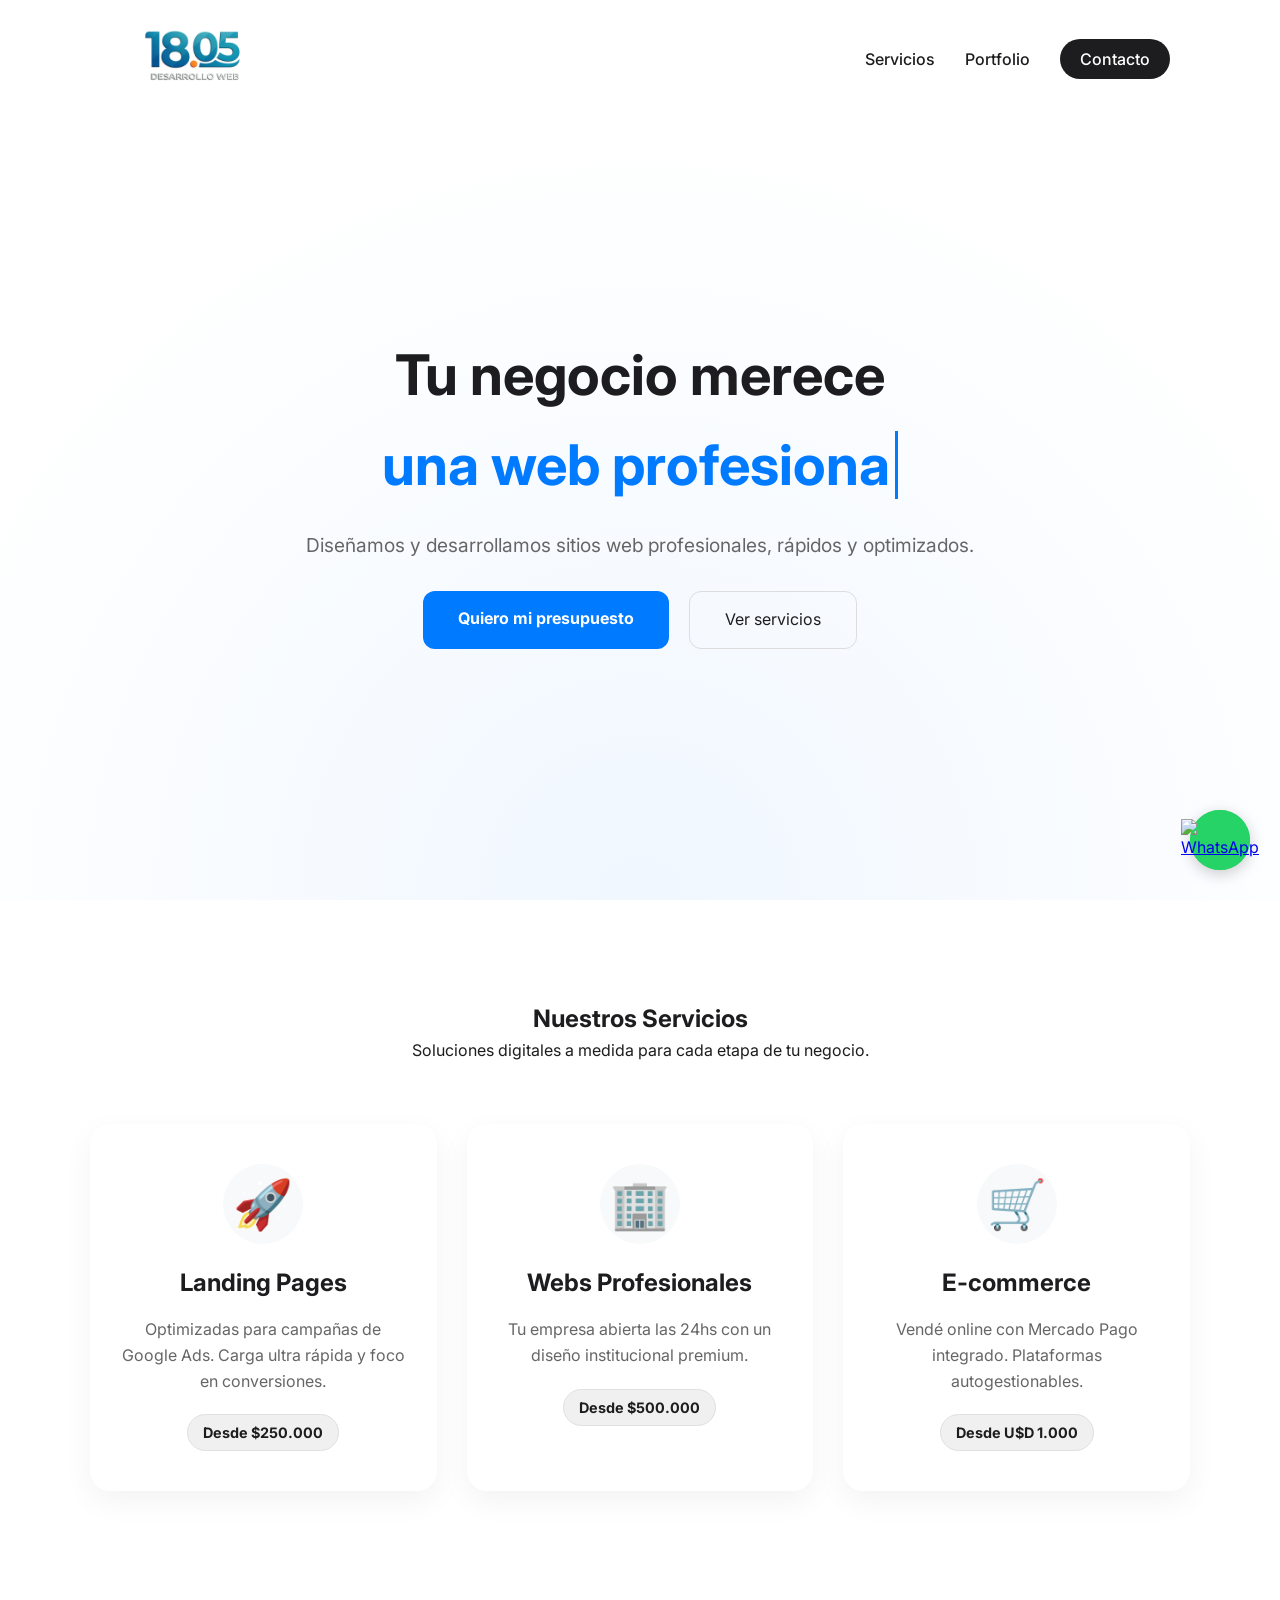
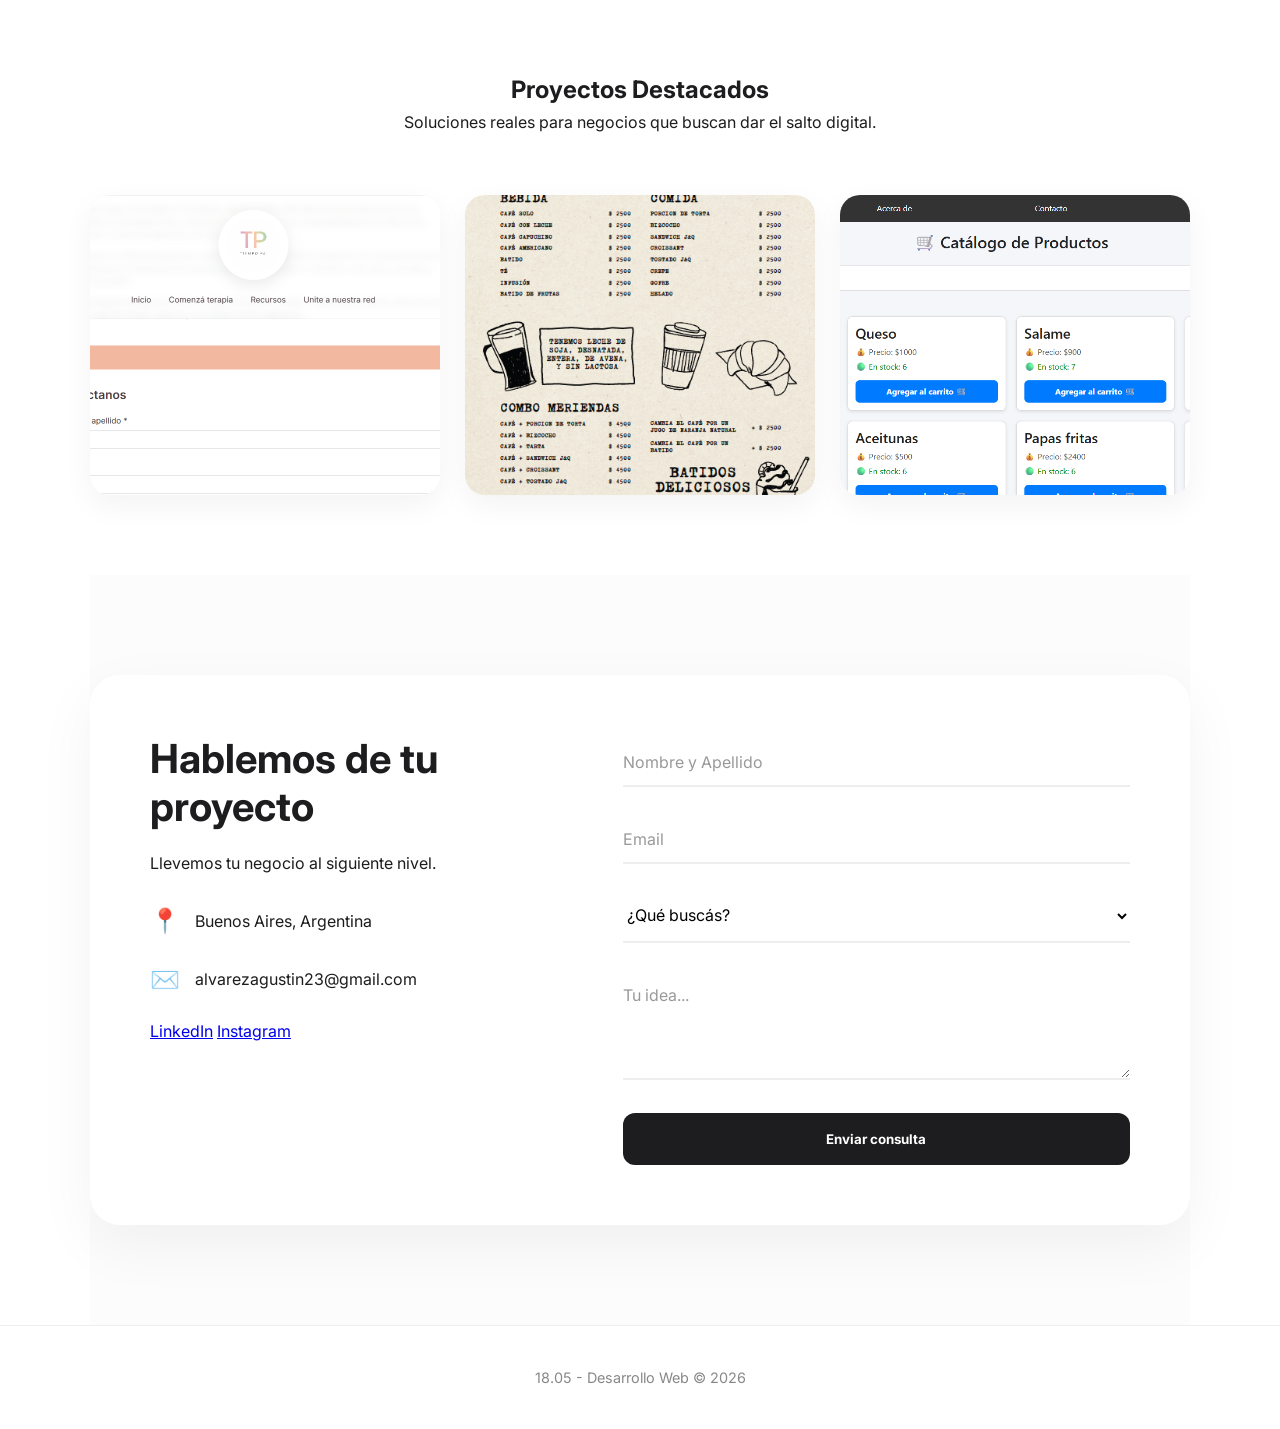
==== index.html @ b0740403 "Version inicial Dejo online lo que seria la version inicial de la web 1805.com.ar" ====
<!DOCTYPE html>
<html lang="es">

<head>
    <meta charset="UTF-8">
    <meta name="viewport" content="width=device-width, initial-scale=1.0">
    <title>18.05 | Desarrollo Web Profesional</title>
    <link rel="stylesheet" href="style.css">
    <link rel="shortcut icon" href="img/logo18.05.png" type="image/x-icon">
    <link href="https://fonts.googleapis.com/css2?family=Inter:wght@300;400;700&display=swap" rel="stylesheet">
</head>

<body>

    <header>
        <nav class="container">
            <div class="logo"><a href="index.html"><img src="img/logo18.05.png" alt="logo18.05"></a></div>

            <div class="menu-toggle" id="mobile-menu">
                <span class="bar"></span>
                <span class="bar"></span>
                <span class="bar"></span>
            </div>

            <ul class="nav-links">
                <li><a href="#servicios">Servicios</a></li>
                <li><a href="#portfolio">Portfolio</a></li>
                <li><a href="#contacto" class="btn-nav">Contacto</a></li>
            </ul>
        </nav>
    </header>

    <main>
        <section class="hero">
            <div class="container">
                <h1>Tu negocio merece <br> <span class="typewriter"></span></h1>
                <p>Diseñamos y desarrollamos sitios web profesionales, rápidos y optimizados.</p>
                <div class="hero-btns">
                    <a href="#contacto" class="btn-primary">Quiero mi presupuesto</a>
                    <a href="#servicios" class="btn-secondary">Ver servicios</a>
                </div>
            </div>
        </section>

        <section id="servicios" class="services container">
            <div class="section-title">
                <h2>Nuestros Servicios</h2>
                <p>Soluciones digitales a medida para cada etapa de tu negocio.</p>
            </div>
            <div class="services-grid">
                <div class="service-card">
                    <div class="icon">🚀</div>
                    <h3>Landing Pages</h3>
                    <p>Optimizadas para campañas de Google Ads. Carga ultra rápida y foco en conversiones.</p>
                    <span class="price-tag">Desde $250.000</span>
                </div>
                <div class="service-card">
                    <div class="icon">🏢</div>
                    <h3>Webs Profesionales</h3>
                    <p>Tu empresa abierta las 24hs con un diseño institucional premium.</p>
                    <span class="price-tag">Desde $500.000</span>
                </div>
                <div class="service-card">
                    <div class="icon">🛒</div>
                    <h3>E-commerce</h3>
                    <p>Vendé online con Mercado Pago integrado. Plataformas autogestionables.</p>
                    <span class="price-tag">Desde U$D 1.000</span>
                </div>
            </div>
        </section>

        <section id="portfolio" class="portfolio container">
            <div class="section-title">
                <h2>Proyectos Destacados</h2>
                <p>Soluciones reales para negocios que buscan dar el salto digital.</p>
            </div>
            <div class="portfolio-grid">
                <div class="portfolio-item">
                    <img src="img/tiempoPSI.png" alt="Web Corporativa">
                    <div class="portfolio-overlay">
                        <div class="overlay-content">
                            <span>Desarrollo Web & Ads</span>
                            <h3>Web corporativa</h3>
                            <p>Optimización de conversiones y landing page corporativa.</p>
                            <a href="https://tiempopsi.com/" class="view-project" target="_blank">Ver Proyecto</a>
                        </div>
                    </div>
                </div>
                <div class="portfolio-item">
                    <img src="img/menuCafeteria.png" alt="Menú Digital Bar">
                    <div class="portfolio-overlay">
                        <div class="overlay-content">
                            <span>UX/UI Design</span>
                            <h3>Menú Digital</h3>
                            <p>Diseño de carta digital para Gastronomía en Argentina.</p>
                            <a href="menuCafeteria.html" class="view-project">Demo</a>
                        </div>
                    </div>
                </div>
                <div class="portfolio-item">
                    <img src="img/tiendaOnline.png" alt="Tienda Online">
                    <div class="portfolio-overlay">
                        <div class="overlay-content">
                            <span>Tienda Online</span>
                            <h3>Almacén</h3>
                            <p>Venta online con integración de Mercado Pago.</p>
                            <p>Proximamente...</p>
                        </div>
                    </div>
                </div>
            </div>
        </section>

        <section id="contacto" class="contact container">
            <div class="contact-box">
                <div class="contact-info">
                    <h2>Hablemos de tu proyecto</h2>
                    <p>Llevemos tu negocio al siguiente nivel.</p>
                    <br>
                    <div class="info-details">
                        <div class="info-item"><span class="icon">📍</span>
                            <p>Buenos Aires, Argentina</p>
                        </div>
                        <div class="info-item"><span class="icon">✉️</span>
                            <p>alvarezagustin23@gmail.com</p>
                        </div>
                    </div>
                    <div class="social-links">
                        <a href="#">LinkedIn</a>
                        <a href="#">Instagram</a>
                    </div>
                </div>
                <form class="contact-form" action="https://formspree.io/f/xgonkyoa" method="POST">
                    <div class="input-group">
                        <input type="text" id="nombre" name="nombre" required>
                        <label for="nombre">Nombre y Apellido</label>
                    </div>
                    <div class="input-group">
                        <input type="email" id="email" name="email" required>
                        <label for="email">Email</label>
                    </div>
                    <div class="input-group">
                        <select id="servicio" name="servicio">
                            <option value="" disabled selected>¿Qué buscás?</option>
                            <option value="landing">Landing Page</option>
                            <option value="webProfesional">Web Profesional</option>
                            <option value="ecommerce">E-commerce</option>
                        </select>
                    </div>
                    <div class="input-group">
                        <textarea id="mensaje" name="mensaje" rows="4" required></textarea>
                        <label for="mensaje">Tu idea...</label>
                    </div>
                    <button type="submit" class="btn-submit">Enviar consulta</button>
                </form>
            </div>
        </section>
    </main>

    <footer>
        <div class="container">
            <p>18.05 - Desarrollo Web &copy; 2026</p>
        </div>
    </footer>

    <a href="https://wa.me/5491168878605?text=Hola%2018.05%20Desarrollo%20Web!%20Me%20gustar%C3%ADa%20consultar%20por%20un%20presupuesto%20para%20mi%20proyecto."
        class="whatsapp-btn" target="_blank" rel="noopener noreferrer">
        <img src="https://upload.wikimedia.org/wikipedia/commons/6/6b/WhatsApp.svg" alt="WhatsApp">
    </a>

    <script type="text/javascript" src="https://cdn.jsdelivr.net/npm/@emailjs/browser@4/dist/email.min.js"></script>
    <script type="text/javascript">
        (function () {
            emailjs.init("gdhJ8I4OGpsxkOiIv"); // publi key de emailjs
        })();
    </script>

    <script src="script.js"></script>
</body>

</html>
---- style.css ----
:root {
    --primary: #007AFF;
    --dark: #1d1d1f;
    --light: #f5f5f7;
    --white: #ffffff;
}

* {
    margin: 0;
    padding: 0;
    box-sizing: border-box;
    font-family: 'Inter', sans-serif;
}

html {
    scroll-behavior: smooth;
}

body {
    background-color: var(--white);
    color: var(--dark);
    line-height: 1.6;
}

.container {
    max-width: 1100px;
    margin: 0 auto;
    padding: 0 20px;
}

/* Header */
header {
    padding: 20px 0;
    position: fixed;
    width: 100%;
    top: 0;
    background: rgba(255, 255, 255, 0.8);
    backdrop-filter: blur(10px);
    z-index: 1000;
}

nav {
    display: flex;
    justify-content: space-between;
    align-items: center;
}

/* --- AJUSTE LOGO --- */
.logo {
    display: flex;
    align-items: center;
}

.logo a {
    display: flex;
    align-items: center;
    height: 120px; /* Controlamos el alto máximo para que no rompa el nav */
}

.logo img {
    height: 100%;  /* Que ocupe el alto del enlace */
    width: auto;    /* Que el ancho se ajuste solo para no deformar */
    object-fit: contain;
    padding: 5px 0; /* Espaciado interno para que no toque los bordes */
}

/* --- RE-ALINEACIÓN DEL NAV --- */
nav {
    display: flex;
    justify-content: space-between;
    align-items: center;
    height: 80px; /* Definimos un alto fijo al nav para que todo se alinee al medio */
}

nav ul {
    display: flex;
    list-style: none;
    gap: 30px;
    align-items: center;
}

nav a {
    text-decoration: none;
    color: var(--dark);
    font-weight: 500;
    transition: 0.3s;
}

nav a:hover {
    color: var(--primary);
}

.btn-nav {
    background: var(--dark);
    color: var(--white);
    padding: 10px 20px;
    border-radius: 50px;
}

/* Hero Section */
.hero {
    height: 100vh;
    display: flex;
    align-items: center;
    text-align: center;
    padding-top: 80px;
    background: radial-gradient(circle at bottom, #f0f7ff 0%, #ffffff 70%);
}

.hero h1 {
    font-size: 3.5rem;
    margin-bottom: 20px;
    font-weight: 700;
}

.hero p {
    font-size: 1.2rem;
    color: #666;
    max-width: 700px;
    margin: 0 auto 30px;
}

.typewriter {
    color: var(--primary);
    border-right: 3px solid var(--primary);
}

.hero-btns {
    display: flex;
    gap: 20px;
    justify-content: center;
}

.btn-primary {
    background: var(--primary);
    color: var(--white);
    padding: 15px 35px;
    border-radius: 12px;
    text-decoration: none;
    font-weight: 700;
    transition: transform 0.2s;
}

.btn-primary:hover {
    transform: translateY(-3px);
}

.btn-secondary {
    border: 1px solid #ddd;
    padding: 15px 35px;
    border-radius: 12px;
    text-decoration: none;
    color: var(--dark);
    transition: 0.3s;
}

.btn-secondary:hover {
    background: #eee;
}

/* Services Grid */
.services {
    padding: 100px 0;
}

.section-title {
    text-align: center;
    margin-bottom: 60px;
}

.services-grid {
    display: grid;
    grid-template-columns: repeat(auto-fit, minmax(300px, 1fr));
    gap: 30px;
}

.service-card {
    background: #fff;
    padding: 40px 30px;
    border-radius: 20px;
    text-align: center; /* Centra el texto y elementos inline */
    transition: transform 0.3s ease, box-shadow 0.3s ease;
    box-shadow: 0 10px 30px rgba(0,0,0,0.05);
    display: flex;
    flex-direction: column;
    align-items: center; /* Centra los elementos hijos en el eje horizontal */
}

.service-card .icon {
    font-size: 3rem;
    margin-bottom: 20px;
    background: #f8f9fa; /* Un fondo sutil para que resalte el círculo */
    width: 80px;
    height: 80px;
    display: flex;
    align-items: center;
    justify-content: center;
    border-radius: 50%;
    margin-left: auto;  /* Estos dos aseguran el centrado si no usas flex en la card */
    margin-right: auto;
}

.service-card h3 {
    margin-bottom: 15px;
    font-size: 1.5rem;
}

.service-card p {
    color: #666;
    line-height: 1.6;
}

.service-card:hover {
    border-color: var(--primary);
    box-shadow: 0 20px 40px rgba(0, 0, 0, 0.05);
    transform: translateY(-10px);
}

.price-tag {
    display: inline-block;
    margin-top: 20px;
    padding: 6px 15px;
    background-color: #f0f0f0; /* Un gris muy suave */
    color: #1d1d1f; /* El color oscuro de tu marca */
    font-weight: 700;
    font-size: 0.9rem;
    border-radius: 50px;
    border: 1px solid #e0e0e0;
    transition: all 0.3s ease;
}

.service-card:hover .price-tag {
    background-color: #1d1d1f;
    color: #ffffff;
    border-color: #1d1d1f;
}

/* WhatsApp */
.whatsapp-btn {
    position: fixed;
    bottom: 30px;
    right: 30px;
    width: 60px;
    height: 60px;
    background-color: #25d366;
    border-radius: 50%;
    display: flex;
    align-items: center;
    justify-content: center;
    box-shadow: 0 4px 15px rgba(0,0,0,0.2);
    z-index: 1000;
    transition: transform 0.3s ease;
}

/* El efecto de pulso (el aro que se expande) */
.whatsapp-btn::before {
    content: "";
    position: absolute;
    width: 100%;
    height: 100%;
    background-color: #25d366;
    border-radius: 50%;
    z-index: -1;
    animation: pulse-green 2s infinite;
}

.whatsapp-btn:hover {
    transform: scale(1.1);
}

@keyframes pulse-green {
    0% {
        transform: scale(0.85);
        box-shadow: 0 0 0 0 rgba(37, 211, 102, 0.7);
    }
    70% {
        transform: scale(1.2);
        box-shadow: 0 0 0 15px rgba(37, 211, 102, 0);
    }
    100% {
        transform: scale(0.85);
        box-shadow: 0 0 0 0 rgba(37, 211, 102, 0);
    }
}

/* Animación del cursor titilando */
.typewriter {
    color: var(--primary);
    border-right: 3px solid var(--primary);
    padding-right: 5px;
    animation: blink 0.7s infinite;
}

@keyframes blink {

    0%,
    100% {
        border-color: transparent;
    }

    50% {
        border-color: var(--primary);
    }
}

/* Clase opcional para cuando está escribiendo (quitar el parpadeo mientras se mueve) */
.typewriter.typing {
    animation: none;
    border-right: 3px solid var(--primary);
}

/* Portfolio Section */
.portfolio {
    padding: 80px 0;
}

.portfolio-grid {
    display: grid;
    grid-template-columns: repeat(auto-fit, minmax(320px, 1fr));
    gap: 25px;
}

.portfolio-item {
    position: relative;
    border-radius: 20px;
    overflow: hidden;
    height: 300px;
    box-shadow: 0 10px 30px rgba(0, 0, 0, 0.05);
}

.portfolio-item img {
    width: 100%;
    height: 100%;
    object-fit: cover;
    transition: transform 0.5s ease;
}

/* Efecto Hover Imagen */
.portfolio-item:hover img {
    transform: scale(1.1);
}

/* Overlay (Capa superior) */
.portfolio-overlay {
    position: absolute;
    top: 0;
    left: 0;
    width: 100%;
    height: 100%;
    background: linear-gradient(to top, rgba(29, 29, 31, 0.9) 0%, rgba(29, 29, 31, 0.2) 100%);
    display: flex;
    align-items: flex-end;
    padding: 30px;
    opacity: 1; /* Ahora es visible por defecto */
    transition: opacity 0.4s ease;
}

@media (hover: hover) {
    .portfolio-overlay {
        opacity: 0;
    }
    
    .portfolio-item:hover .portfolio-overlay {
        opacity: 1;
    }
}

.portfolio-item:hover .portfolio-overlay {
    opacity: 1;
}

.overlay-content span {
    color: var(--primary);
    font-size: 0.8rem;
    text-transform: uppercase;
    font-weight: 700;
    letter-spacing: 1px;
}

.overlay-content h3 {
    color: var(--white);
    font-size: 1.5rem;
    margin: 5px 0;
}

.overlay-content p {
    color: #ccc;
    font-size: 0.95rem;
    margin-bottom: 15px;
}

.view-project {
    color: var(--white);
    text-decoration: none;
    font-weight: 600;
    font-size: 0.9rem;
    border-bottom: 2px solid var(--primary);
}


/* Contact Section */
.contact {
    padding: 100px 0;
    background-color: #fcfcfd;
}

.contact-box {
    display: grid;
    grid-template-columns: 1fr 1.2fr;
    gap: 50px;
    background: var(--white);
    padding: 60px;
    border-radius: 30px;
    box-shadow: 0 20px 60px rgba(0, 0, 0, 0.05);
}

.contact-info h2 {
    font-size: 2.5rem;
    margin-bottom: 20px;
    line-height: 1.2;
}

.info-item {
    display: flex;
    align-items: center;
    gap: 15px;
    margin-bottom: 20px;
}

.info-item .icon {
    font-size: 1.5rem;
}

/* Form Styles */
.contact-form {
    display: flex;
    flex-direction: column;
    gap: 25px;
}

.input-group {
    position: relative;
    width: 100%;
}

.input-group input {
    transition: border-color 0.3s ease;
}

/* Efecto Minimalista */
.input-group input,
.input-group textarea,
.input-group select {
    width: 100%;
    padding: 15px 0;
    border: none;
    border-bottom: 2px solid #eee;
    outline: none;
    font-size: 1rem;
    background: transparent;
    transition: 0.3s;
}

.input-group input:focus,
.input-group textarea:focus {
    border-color: var(--primary);
}

.input-group label {
    position: absolute;
    top: 15px;
    left: 0;
    color: #999;
    pointer-events: none;
    transition: 0.3s;
}

/* Animación del Label */
.input-group input:focus~label,
.input-group input:valid~label,
.input-group textarea:focus~label,
.input-group textarea:valid~label {
    top: -12px;
    font-size: 0.8rem;
    color: var(--primary);
    font-weight: 700;
}

.btn-submit {
    background: var(--dark);
    color: var(--white);
    padding: 18px;
    border: none;
    border-radius: 12px;
    font-weight: 700;
    cursor: pointer;
    transition: 0.3s;
}

.btn-submit:hover {
    background: var(--primary);
    transform: scale(1.02);
}


/* Footer */
footer {
    padding: 40px 0;
    border-top: 1px solid #eee;
    font-size: 0.9rem;
    color: #888;
    text-align: center;
}


/* --- NUEVOS ESTILOS PARA EL MENÚ HAMBURGUESA --- */
.menu-toggle {
    display: none;
    flex-direction: column;
    cursor: pointer;
    gap: 5px;
}

.menu-toggle .bar {
    width: 25px;
    height: 3px;
    background-color: var(--dark);
    transition: 0.3s;
}

/* --- RESPONSIVE 900px (Tablets) --- */
@media (max-width: 900px) {
    .hero h1 {
        font-size: 2.8rem;
    }

    .contact-box {
        grid-template-columns: 1fr;
        padding: 40px;
    }
}

/* --- RESPONSIVE 600px (Mobile) --- */
@media (max-width: 600px) {
    .menu-toggle {
        display: flex;
        z-index: 1001;
    }

    .logo a {
        height: 90px; 
    }
    
    nav {
        padding: 0 10px;
    }

    .nav-links {
        position: fixed;
        right: -100%;
        top: 0;
        flex-direction: column;
        background: var(--white);
        width: 100%;
        height: 100vh;
        justify-content: center;
        transition: 0.4s;
        box-shadow: -10px 0 20px rgba(0, 0, 0, 0.05);
    }

    .nav-links.active {
        right: 0;
    }

    .hero h1 {
        font-size: 2.2rem;
    }

    .hero-btns {
        flex-direction: column;
        padding: 0 20px;
    }

    .contact-box {
        padding: 30px 20px;
    }

    .contact-info h2 {
        font-size: 1.8rem;
    }

    .whatsapp-btn {
        width: 50px;  /* Bajamos de 60px a 50px */
        height: 50px;
        bottom: 20px; /* Lo acercamos un poquito más al borde */
        right: 20px;
    }

    .whatsapp-btn img {
        width: 45px;  /* Achicamos el logo de WA proporcionalmente */
        height: 45px;
    }
    
    /* Ajustamos el pulso para que no sea tan gigante en el celu */
    @keyframes pulse-green {
        0% {
            transform: scale(0.9);
            box-shadow: 0 0 0 0 rgba(37, 211, 102, 0.7);
        }
        70% {
            transform: scale(1.3); /* Un poco menos de expansión */
            box-shadow: 0 0 0 10px rgba(37, 211, 102, 0);
        }
        100% {
            transform: scale(0.9);
            box-shadow: 0 0 0 0 rgba(37, 211, 102, 0);
        }
    }
}

/* Animación del botón X */
.menu-toggle.is-active .bar:nth-child(2) {
    opacity: 0;
}

.menu-toggle.is-active .bar:nth-child(1) {
    transform: translateY(8px) rotate(45deg);
}

.menu-toggle.is-active .bar:nth-child(3) {
    transform: translateY(-8px) rotate(-45deg);
}
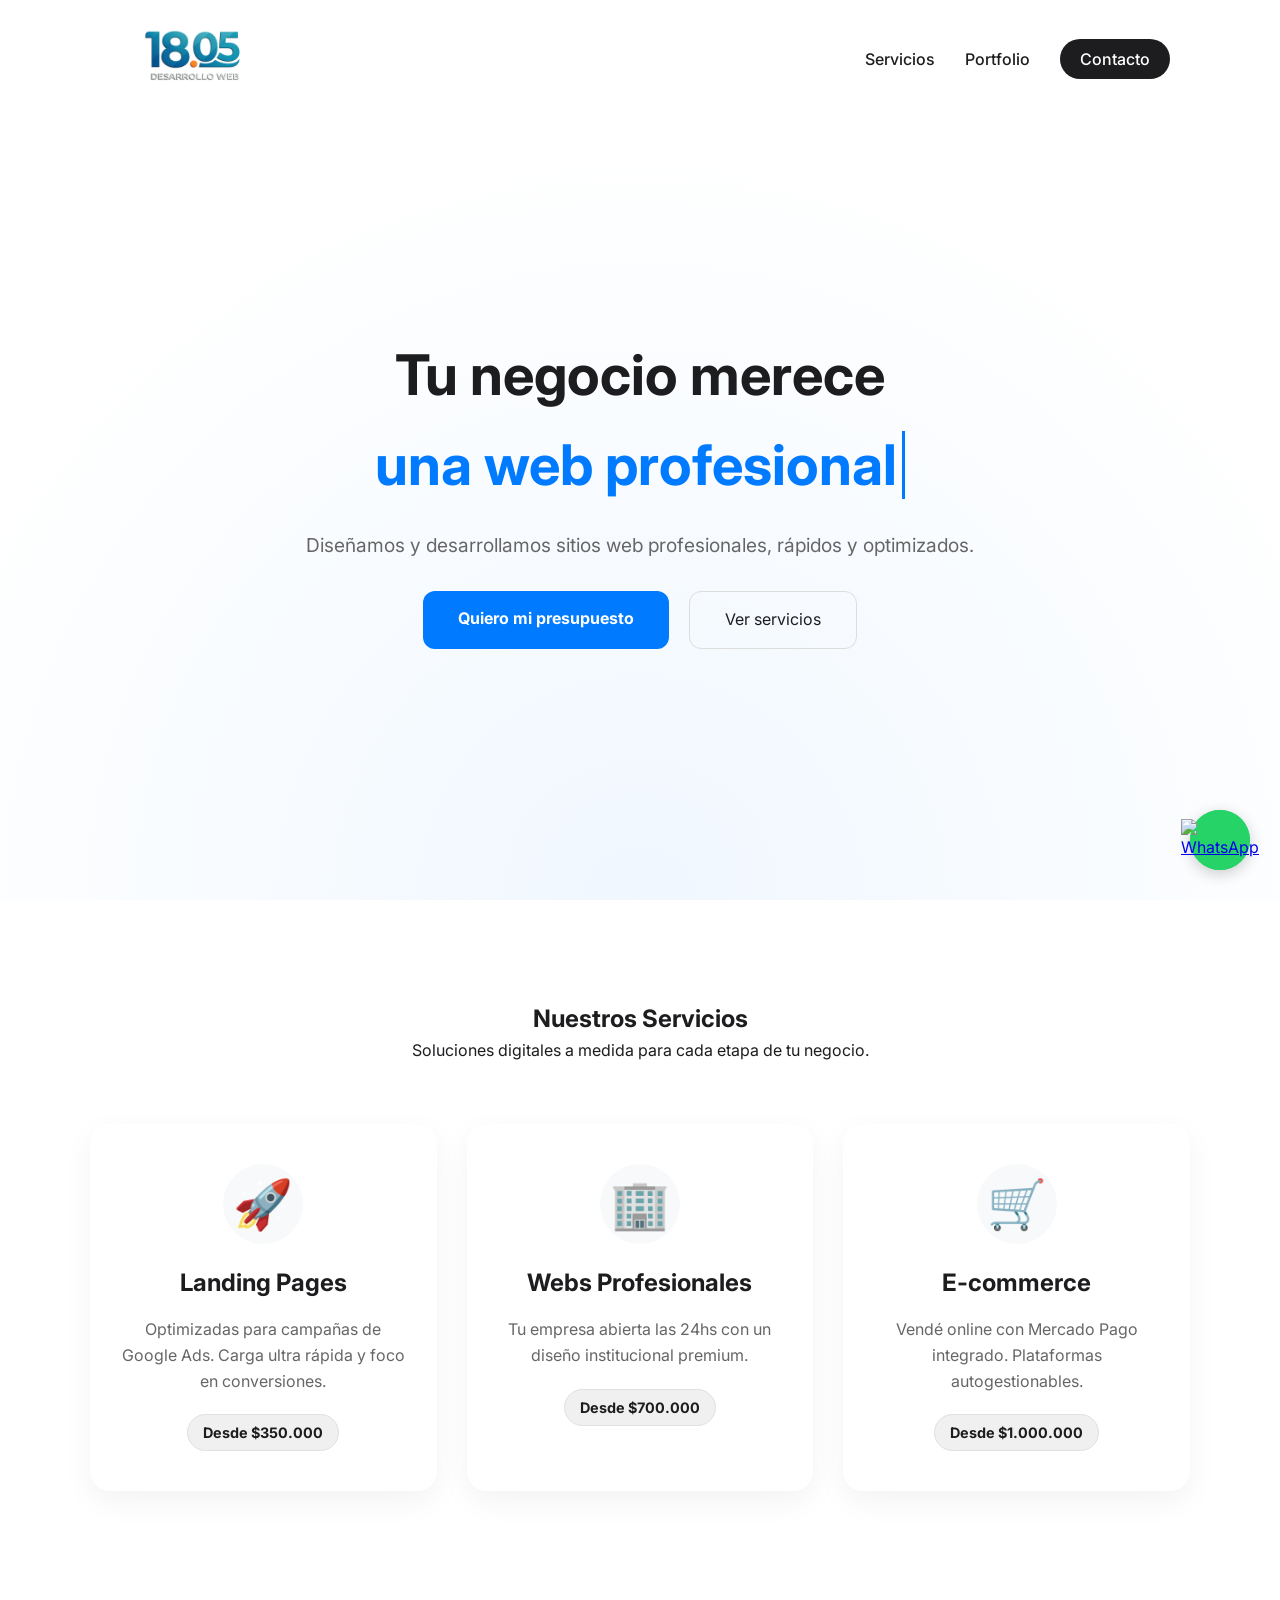
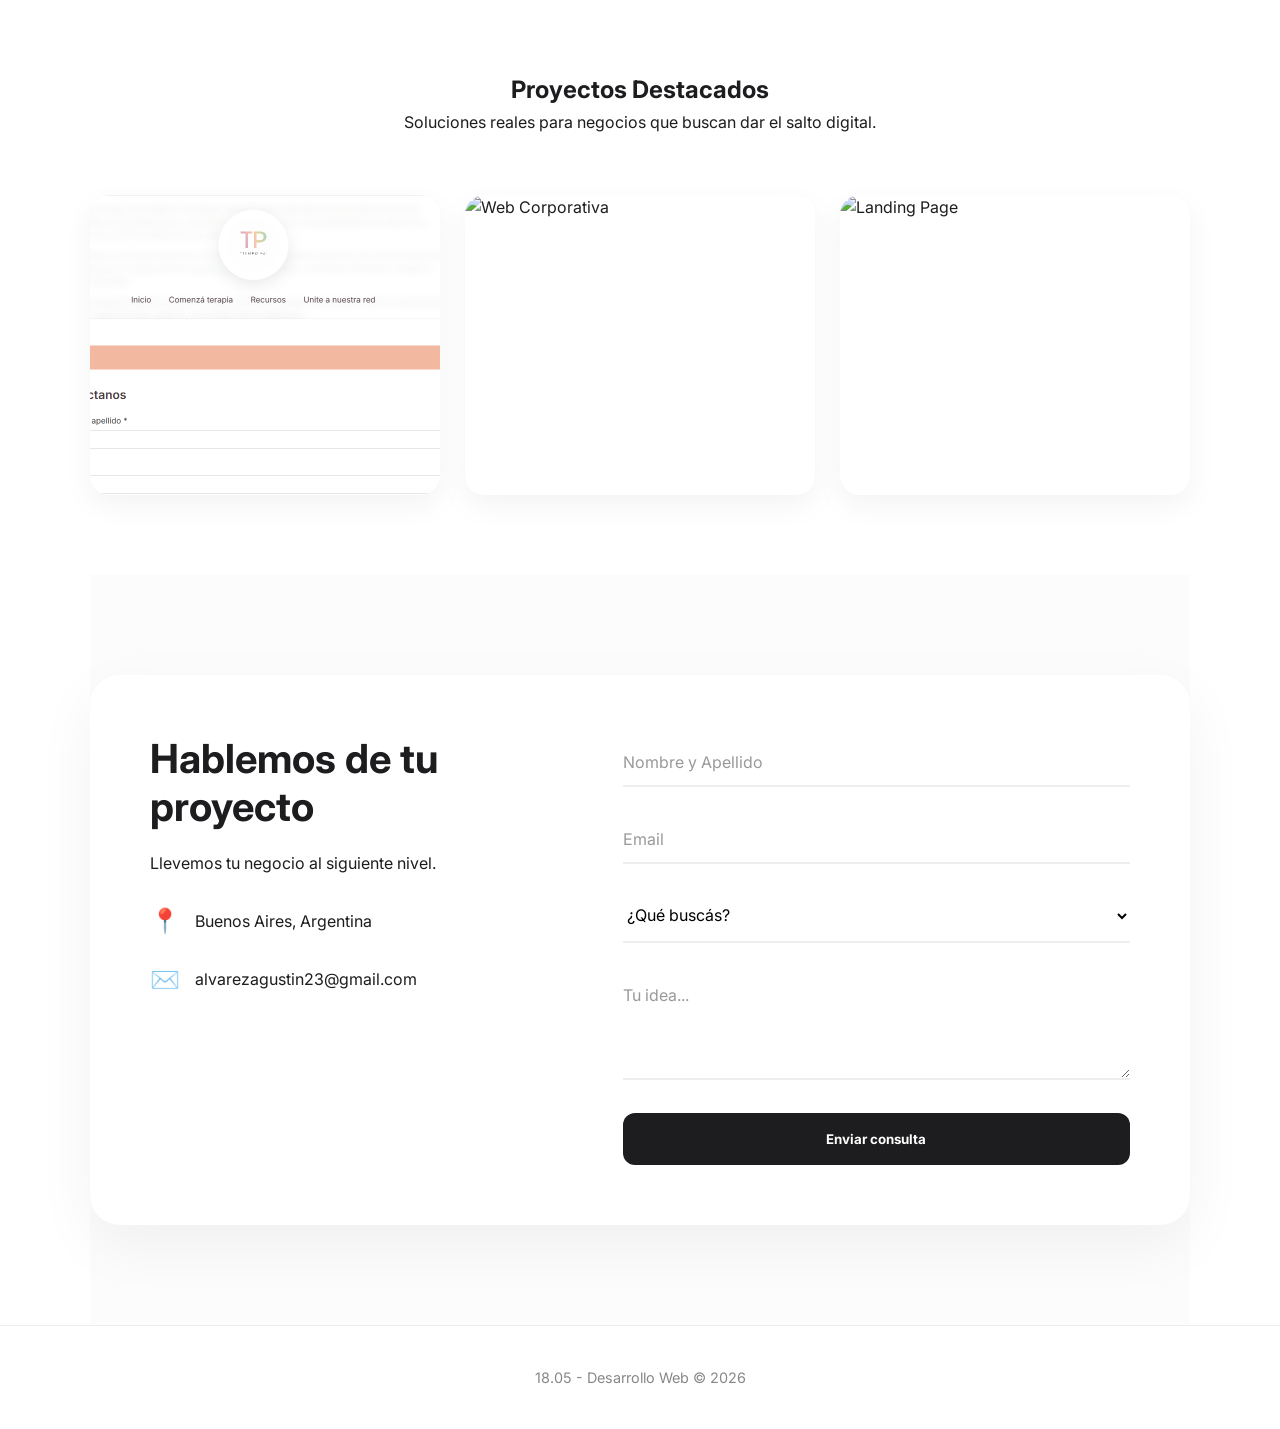
==== commit 3758e9f9: "Nuevas landings por cada servicio Se crea una landing para cada servicio." ====
--- a/index.html
+++ b/index.html
@@ -48,24 +48,24 @@
                 <p>Soluciones digitales a medida para cada etapa de tu negocio.</p>
             </div>
             <div class="services-grid">
-                <div class="service-card">
+                <a href="landing-pages.html" class="service-card">
                     <div class="icon">🚀</div>
                     <h3>Landing Pages</h3>
                     <p>Optimizadas para campañas de Google Ads. Carga ultra rápida y foco en conversiones.</p>
-                    <span class="price-tag">Desde $250.000</span>
-                </div>
-                <div class="service-card">
+                    <span class="price-tag">Desde $350.000</span>
+                </a>
+                <a href="webs-profesionales.html" class="service-card">
                     <div class="icon">🏢</div>
                     <h3>Webs Profesionales</h3>
                     <p>Tu empresa abierta las 24hs con un diseño institucional premium.</p>
-                    <span class="price-tag">Desde $500.000</span>
-                </div>
-                <div class="service-card">
+                    <span class="price-tag">Desde $700.000</span>
+                </a>
+                <a href="ecommerce.html" class="service-card">
                     <div class="icon">🛒</div>
                     <h3>E-commerce</h3>
                     <p>Vendé online con Mercado Pago integrado. Plataformas autogestionables.</p>
-                    <span class="price-tag">Desde U$D 1.000</span>
-                </div>
+                    <span class="price-tag">Desde $1.000.000</span>
+                </a>
             </div>
         </section>
 
@@ -80,31 +80,31 @@
                     <div class="portfolio-overlay">
                         <div class="overlay-content">
                             <span>Desarrollo Web & Ads</span>
-                            <h3>Web corporativa</h3>
-                            <p>Optimización de conversiones y landing page corporativa.</p>
+                            <h3>Web Profesional</h3>
+                            <p>Optimización de conversiones y landing page profesional.</p>
                             <a href="https://tiempopsi.com/" class="view-project" target="_blank">Ver Proyecto</a>
                         </div>
                     </div>
                 </div>
                 <div class="portfolio-item">
-                    <img src="img/menuCafeteria.png" alt="Menú Digital Bar">
+                    <img src="img/webCorporativa.png" alt="Web Corporativa">
                     <div class="portfolio-overlay">
                         <div class="overlay-content">
-                            <span>UX/UI Design</span>
-                            <h3>Menú Digital</h3>
-                            <p>Diseño de carta digital para Gastronomía en Argentina.</p>
-                            <a href="menuCafeteria.html" class="view-project">Demo</a>
+                            <span>Desarrollo Web & Ads</span>
+                            <h3>Web Corporativa</h3>
+                            <p>Diseño web corporativo y catálogo de productos para empresa líder en metalúrgica industrial.</p>
+                            <a href="https://www.fertosrl.com.ar/" class="view-project" target="_blank">Ver Proyecto</a>
                         </div>
                     </div>
                 </div>
                 <div class="portfolio-item">
-                    <img src="img/tiendaOnline.png" alt="Tienda Online">
+                    <img src="img/landingPage.png" alt="Landing Page">
                     <div class="portfolio-overlay">
                         <div class="overlay-content">
-                            <span>Tienda Online</span>
-                            <h3>Almacén</h3>
-                            <p>Venta online con integración de Mercado Pago.</p>
-                            <p>Proximamente...</p>
+                            <span>Desarrollo Web & Ads</span>
+                            <h3>Landing Page</h3>
+                            <p>Página de aterrizaje optimizada para taller mecánico integral de vehículos y flotas.</p>
+                            <a href="https://mecanicanafer.com.ar/" class="view-project" target="_blank">Ver Proyecto</a>
                         </div>
                     </div>
                 </div>
@@ -125,10 +125,14 @@
                             <p>alvarezagustin23@gmail.com</p>
                         </div>
                     </div>
+                    
+                    <!-- 
                     <div class="social-links">
                         <a href="#">LinkedIn</a>
                         <a href="#">Instagram</a>
                     </div>
+                     -->
+
                 </div>
                 <form class="contact-form" action="https://formspree.io/f/xgonkyoa" method="POST">
                     <div class="input-group">
--- a/style.css
+++ b/style.css
@@ -5,7 +5,7 @@
     --white: #ffffff;
 }
 
-* {
+*, *::before, *::after {
     margin: 0;
     padding: 0;
     box-sizing: border-box;
@@ -184,6 +184,8 @@
     display: flex;
     flex-direction: column;
     align-items: center; /* Centra los elementos hijos en el eje horizontal */
+    text-decoration: none;
+    color: inherit;
 }
 
 .service-card .icon {
@@ -347,12 +349,14 @@
     left: 0;
     width: 100%;
     height: 100%;
-    background: linear-gradient(to top, rgba(29, 29, 31, 0.9) 0%, rgba(29, 29, 31, 0.2) 100%);
+    background: linear-gradient(to top, rgba(20, 20, 22, 0.95) 0%, rgba(20, 20, 22, 0.7) 100%);
+    backdrop-filter: blur(6px);
+    -webkit-backdrop-filter: blur(6px);
     display: flex;
     align-items: flex-end;
     padding: 30px;
     opacity: 1; /* Ahora es visible por defecto */
-    transition: opacity 0.4s ease;
+    transition: opacity 0.4s ease, backdrop-filter 0.4s ease;
 }
 
 @media (hover: hover) {
@@ -629,4 +633,379 @@
 
 .menu-toggle.is-active .bar:nth-child(3) {
     transform: translateY(-8px) rotate(-45deg);
-}+}
+
+/* --- TOAST NOTIFICATIONS --- */
+.toast-container {
+    position: fixed;
+    top: 30px;
+    right: 30px;
+    z-index: 9999;
+    display: flex;
+    flex-direction: column;
+    gap: 15px;
+    pointer-events: none;
+}
+
+.toast {
+    background: var(--white);
+    color: var(--dark);
+    padding: 16px 24px;
+    border-radius: 14px;
+    box-shadow: 0 10px 40px rgba(0, 0, 0, 0.08);
+    display: flex;
+    align-items: center;
+    gap: 12px;
+    min-width: 300px;
+    max-width: 450px;
+    border-left: 4px solid var(--primary);
+    pointer-events: auto;
+    transform: translateX(120%);
+    opacity: 0;
+    transition: transform 0.4s cubic-bezier(0.175, 0.885, 0.32, 1.275), opacity 0.4s ease;
+}
+
+.toast.show {
+    transform: translateX(0);
+    opacity: 1;
+}
+
+.toast.success {
+    border-left-color: #34c759; /* Apple iOS Green */
+}
+
+.toast.error {
+    border-left-color: #ff3b30; /* Apple iOS Red */
+}
+
+.toast.warning {
+    border-left-color: #ff9500; /* Apple iOS Orange */
+}
+
+.toast-icon {
+    font-size: 1.2rem;
+    display: flex;
+    align-items: center;
+    justify-content: center;
+}
+
+.toast-message {
+    font-size: 0.95rem;
+    font-weight: 500;
+    line-height: 1.4;
+}
+
+/* Responsivo para Celulares */
+@media (max-width: 600px) {
+    .toast-container {
+        top: 20px;
+        right: 20px;
+        left: 20px;
+        align-items: center;
+    }
+    
+    .toast {
+        min-width: auto;
+        width: 100%;
+        transform: translateY(-120%);
+    }
+    
+    .toast.show {
+        transform: translateY(0);
+    }
+}
+
+/* --- PROCESO / LINEA DE TIEMPO --- */
+.process-section {
+    padding: 100px 0;
+    background-color: var(--white);
+}
+
+.timeline {
+    position: relative;
+    max-width: 800px;
+    margin: 40px auto 0;
+    padding: 20px 0;
+}
+
+.timeline::after {
+    content: '';
+    position: absolute;
+    width: 4px;
+    background-color: #eee;
+    top: 0;
+    bottom: 0;
+    left: 50%;
+    margin-left: -2px;
+}
+
+.timeline-item {
+    padding: 10px 40px;
+    position: relative;
+    background-color: inherit;
+    width: 50%;
+}
+
+.timeline-item::after {
+    content: '';
+    position: absolute;
+    width: 20px;
+    height: 20px;
+    background-color: var(--white);
+    border: 4px solid var(--primary);
+    top: 25px;
+    border-radius: 50%;
+    z-index: 1;
+    transition: background-color 0.3s ease;
+}
+
+.timeline-item:hover::after {
+    background-color: var(--primary);
+}
+
+.left {
+    left: 0;
+    text-align: right;
+}
+
+.left::after {
+    right: 0;
+    left: auto;
+    transform: translateX(50%);
+}
+
+.right {
+    left: 50%;
+}
+
+.right::after {
+    left: 0;
+    right: auto;
+    transform: translateX(-50%);
+}
+
+.timeline-content {
+    padding: 25px 30px;
+    background-color: var(--light);
+    position: relative;
+    border-radius: 16px;
+    box-shadow: 0 5px 15px rgba(0,0,0,0.02);
+    transition: transform 0.3s ease, box-shadow 0.3s ease;
+}
+
+.timeline-content:hover {
+    transform: translateY(-5px);
+    box-shadow: 0 10px 25px rgba(0,0,0,0.05);
+}
+
+.timeline-content h3 {
+    font-size: 1.25rem;
+    margin-bottom: 8px;
+    color: var(--dark);
+}
+
+.timeline-content span {
+    display: inline-block;
+    color: var(--primary);
+    font-weight: 700;
+    font-size: 0.9rem;
+    margin-bottom: 5px;
+    text-transform: uppercase;
+}
+
+.timeline-content p {
+    font-size: 0.95rem;
+    color: #666;
+}
+
+@media screen and (max-width: 768px) {
+    .timeline::after {
+        left: 31px;
+    }
+    .timeline-item {
+        width: 100%;
+        padding-left: 70px;
+        padding-right: 25px;
+    }
+    .timeline-item::after {
+        left: 21px;
+        right: auto;
+        transform: none;
+    }
+    .left {
+        left: 0;
+        text-align: left;
+    }
+    .right {
+        left: 0;
+    }
+}
+
+/* --- FAQ ACCORDION --- */
+.faq-section {
+    padding: 100px 0;
+    background-color: #fcfcfd;
+}
+
+.faq-container {
+    max-width: 800px;
+    margin: 40px auto 0;
+    display: flex;
+    flex-direction: column;
+    gap: 15px;
+}
+
+.faq-item {
+    background-color: var(--white);
+    border-radius: 16px;
+    box-shadow: 0 5px 15px rgba(0,0,0,0.02);
+    overflow: hidden;
+    transition: all 0.3s ease;
+    border: 1px solid #f0f0f2;
+}
+
+.faq-question {
+    width: 100%;
+    padding: 22px 30px;
+    background: none;
+    border: none;
+    text-align: left;
+    font-size: 1.1rem;
+    font-weight: 600;
+    color: var(--dark);
+    cursor: pointer;
+    display: flex;
+    justify-content: space-between;
+    align-items: center;
+    transition: background-color 0.3s ease;
+}
+
+.faq-question:hover {
+    background-color: #fafafc;
+}
+
+.faq-answer {
+    max-height: 0;
+    overflow: hidden;
+    transition: max-height 0.3s cubic-bezier(0, 1, 0, 1), padding 0.3s ease;
+    padding: 0 30px;
+    color: #666;
+    font-size: 0.95rem;
+    line-height: 1.6;
+}
+
+.faq-item.active {
+    border-color: var(--primary);
+}
+
+.faq-item.active .faq-answer {
+    max-height: 1000px;
+    padding-bottom: 25px;
+    transition: max-height 0.4s cubic-bezier(1, 0, 1, 0), padding 0.3s ease;
+}
+
+.faq-icon {
+    font-size: 1.2rem;
+    transition: transform 0.3s ease;
+    color: var(--primary);
+}
+
+.faq-item.active .faq-icon {
+    transform: rotate(45deg);
+}
+
+/* --- TESTIMONIALS / CASE STUDIES --- */
+.testimonials-section {
+    padding: 100px 0;
+    background-color: var(--light);
+}
+
+.testimonials-grid {
+    display: grid;
+    grid-template-columns: repeat(auto-fit, minmax(320px, 1fr));
+    gap: 30px;
+    margin-top: 40px;
+}
+
+.testimonial-card {
+    background: var(--white);
+    padding: 40px;
+    border-radius: 20px;
+    box-shadow: 0 10px 30px rgba(0,0,0,0.03);
+    display: flex;
+    flex-direction: column;
+    justify-content: space-between;
+    transition: transform 0.3s ease, box-shadow 0.3s ease;
+}
+
+.testimonial-card:hover {
+    transform: translateY(-5px);
+    box-shadow: 0 15px 35px rgba(0,0,0,0.06);
+}
+
+.testimonial-text {
+    font-size: 1rem;
+    color: #444;
+    font-style: italic;
+    line-height: 1.6;
+    margin-bottom: 20px;
+}
+
+.testimonial-metric {
+    display: inline-block;
+    color: var(--primary);
+    font-weight: 700;
+    font-size: 1.1rem;
+    margin-bottom: 15px;
+}
+
+.testimonial-client {
+    display: flex;
+    align-items: center;
+    gap: 15px;
+    border-top: 1px solid #eee;
+    padding-top: 20px;
+}
+
+.client-logo-placeholder {
+    width: 45px;
+    height: 45px;
+    border-radius: 50%;
+    background-color: var(--light);
+    display: flex;
+    align-items: center;
+    justify-content: center;
+    font-weight: 700;
+    color: var(--primary);
+    font-size: 1.1rem;
+}
+
+.client-info h4 {
+    font-size: 1rem;
+    color: var(--dark);
+    margin-bottom: 2px;
+}
+
+.client-info span {
+    font-size: 0.8rem;
+    color: #888;
+}
+
+/* --- GRID DE BENEFICIOS (4 COLUMNAS) --- */
+.benefits-grid {
+    display: grid;
+    grid-template-columns: repeat(4, 1fr);
+    gap: 30px;
+}
+
+@media (max-width: 1024px) {
+    .benefits-grid {
+        grid-template-columns: repeat(2, 1fr);
+    }
+}
+
+@media (max-width: 600px) {
+    .benefits-grid {
+        grid-template-columns: 1fr;
+    }
+}
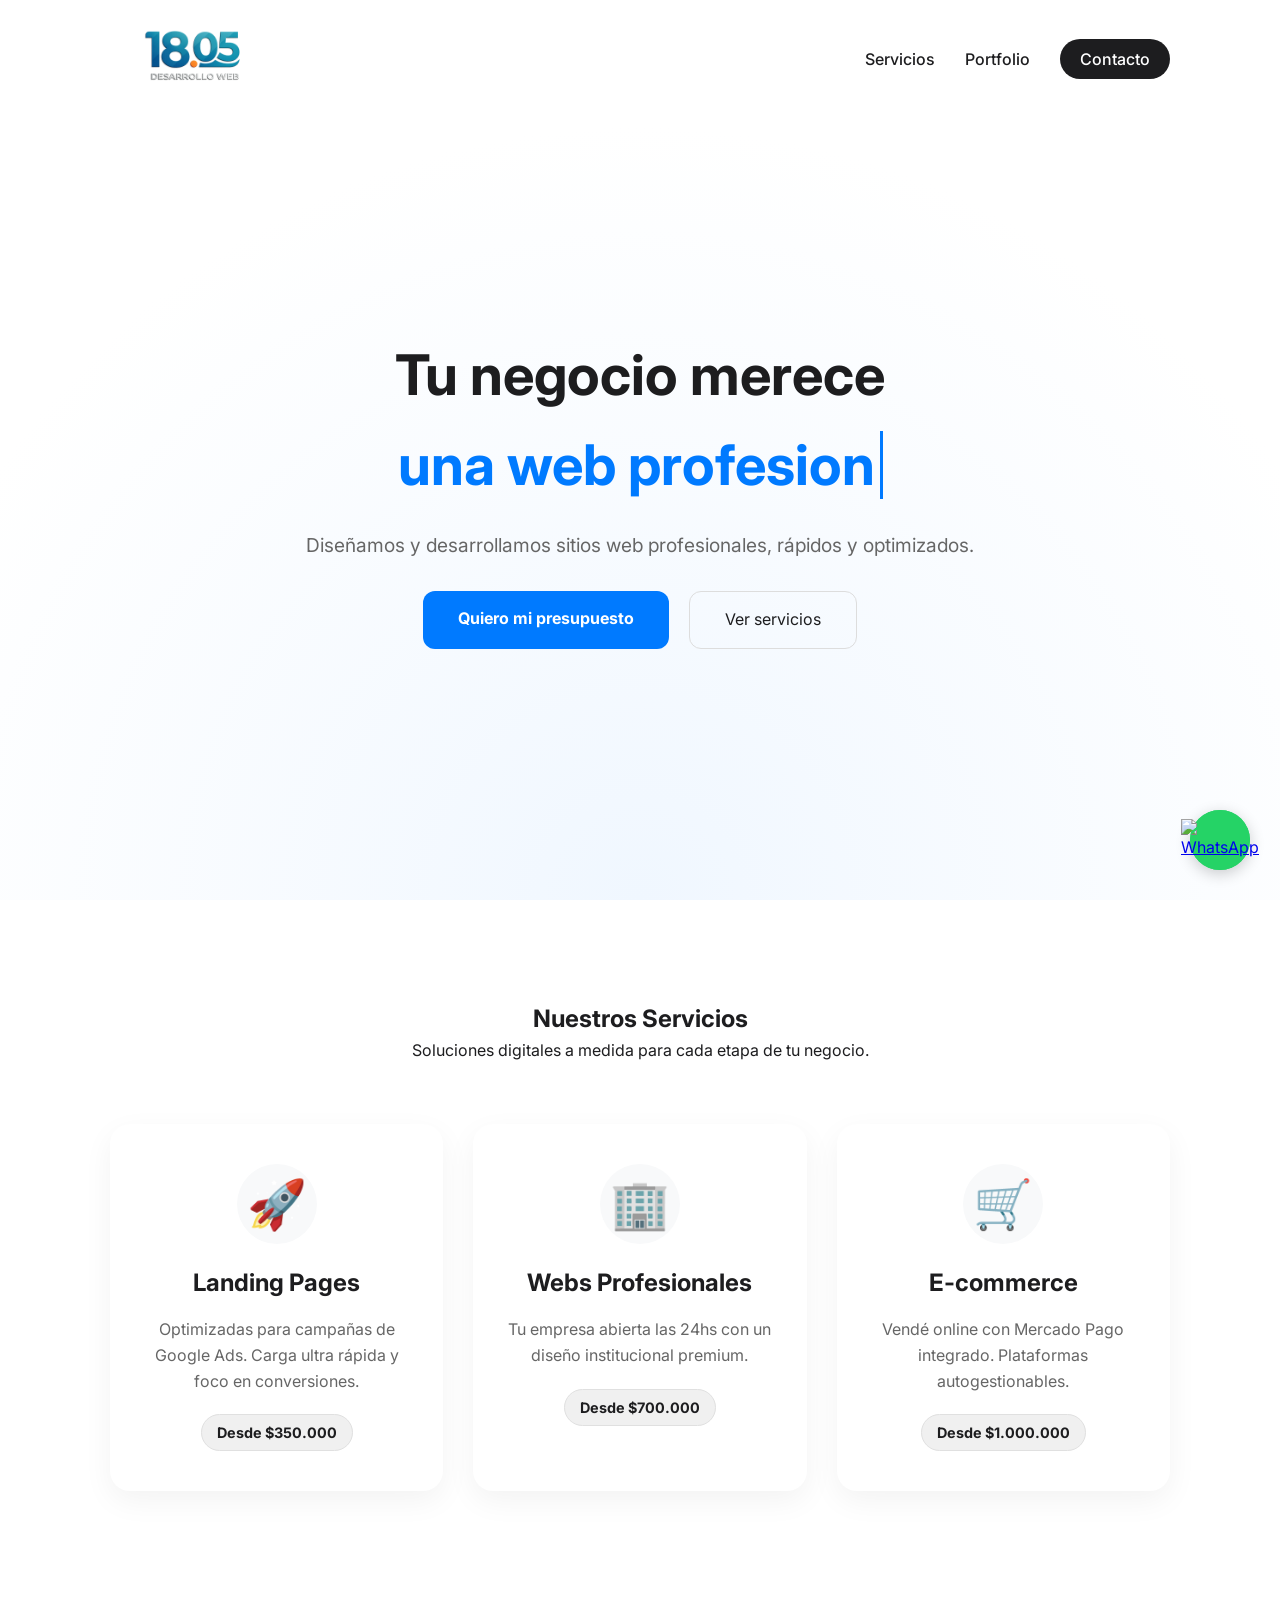
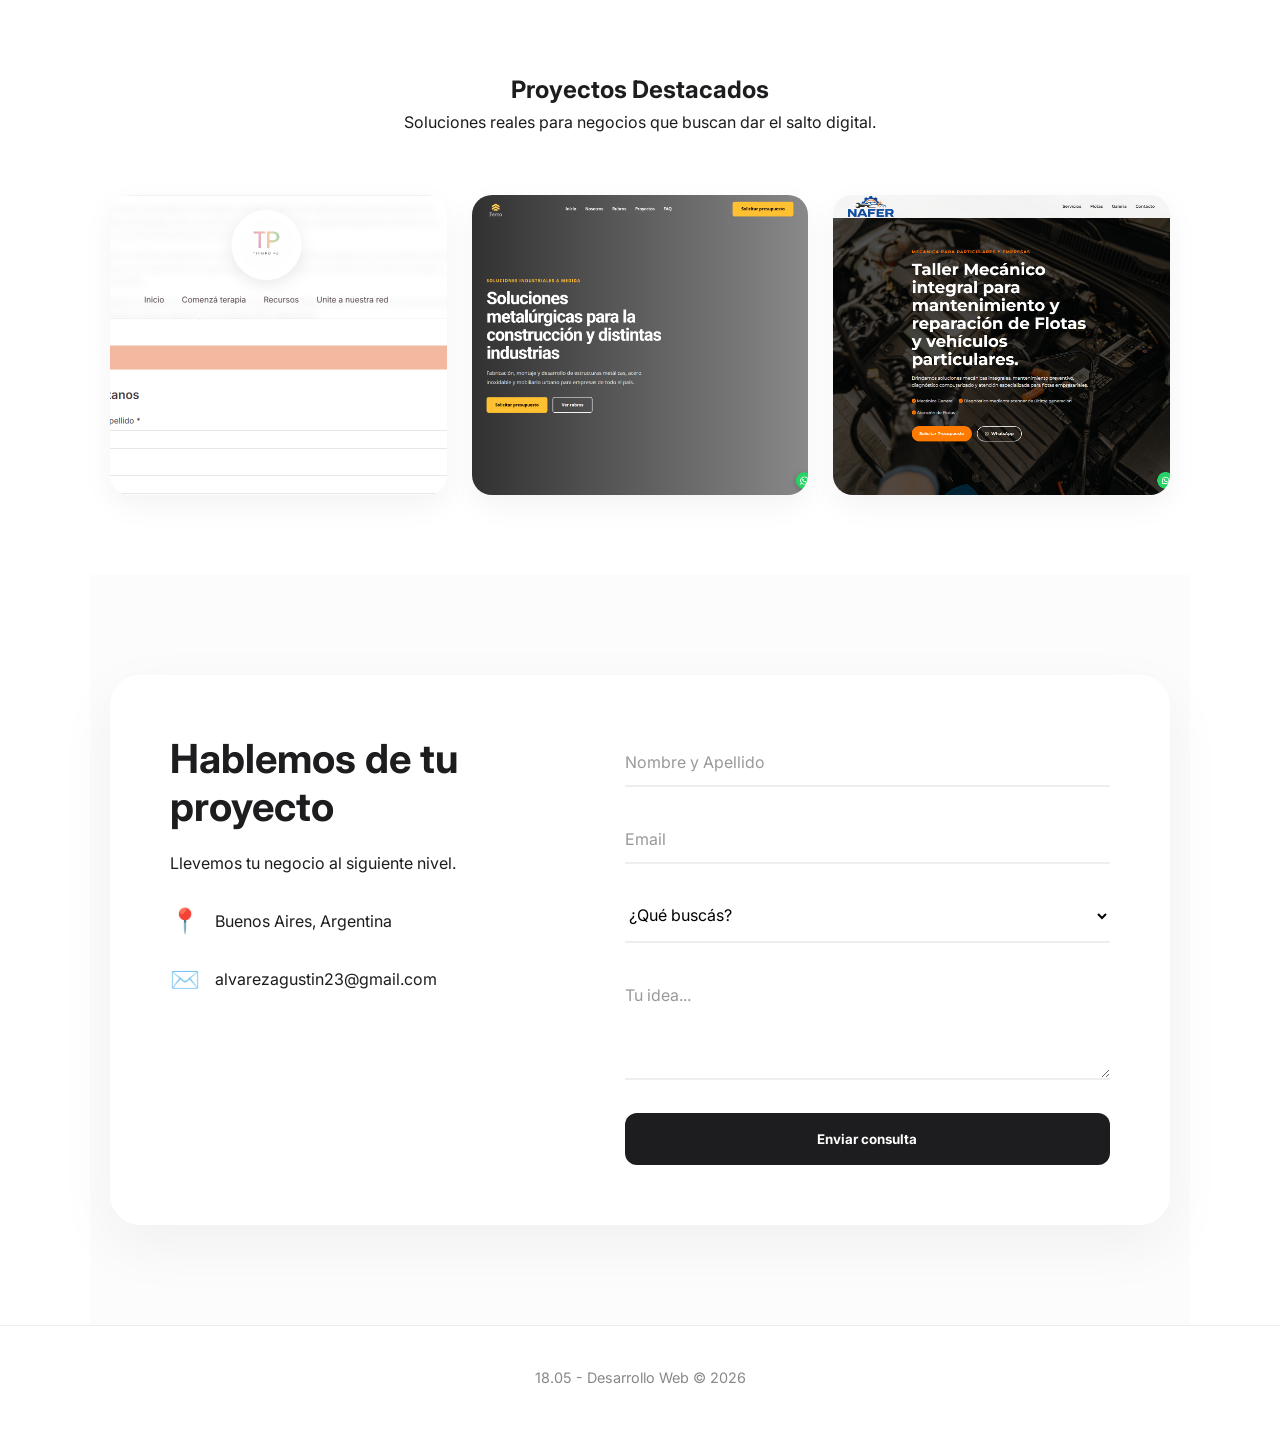
==== commit d23c2acb: "Etiqueta de google Se instalo la etiqueta de Google." ====
--- a/index.html
+++ b/index.html
@@ -2,6 +2,16 @@
 <html lang="es">
 
 <head>
+    <!-- Google tag (gtag.js) -->
+    <script async src="https://www.googletagmanager.com/gtag/js?id=G-R9TEB0YPL3"></script>
+    <script>
+      window.dataLayer = window.dataLayer || [];
+      function gtag(){dataLayer.push(arguments);}
+      gtag('js', new Date());
+
+      gtag('config', 'G-R9TEB0YPL3');
+    </script>
+
     <meta charset="UTF-8">
     <meta name="viewport" content="width=device-width, initial-scale=1.0">
     <title>18.05 | Desarrollo Web Profesional</title>
--- a/style.css
+++ b/style.css
@@ -160,7 +160,8 @@
 
 /* Services Grid */
 .services {
-    padding: 100px 0;
+    padding-top: 100px;
+    padding-bottom: 100px;
 }
 
 .section-title {
@@ -313,7 +314,8 @@
 
 /* Portfolio Section */
 .portfolio {
-    padding: 80px 0;
+    padding-top: 80px;
+    padding-bottom: 80px;
 }
 
 .portfolio-grid {
@@ -404,7 +406,8 @@
 
 /* Contact Section */
 .contact {
-    padding: 100px 0;
+    padding-top: 100px;
+    padding-bottom: 100px;
     background-color: #fcfcfd;
 }
 
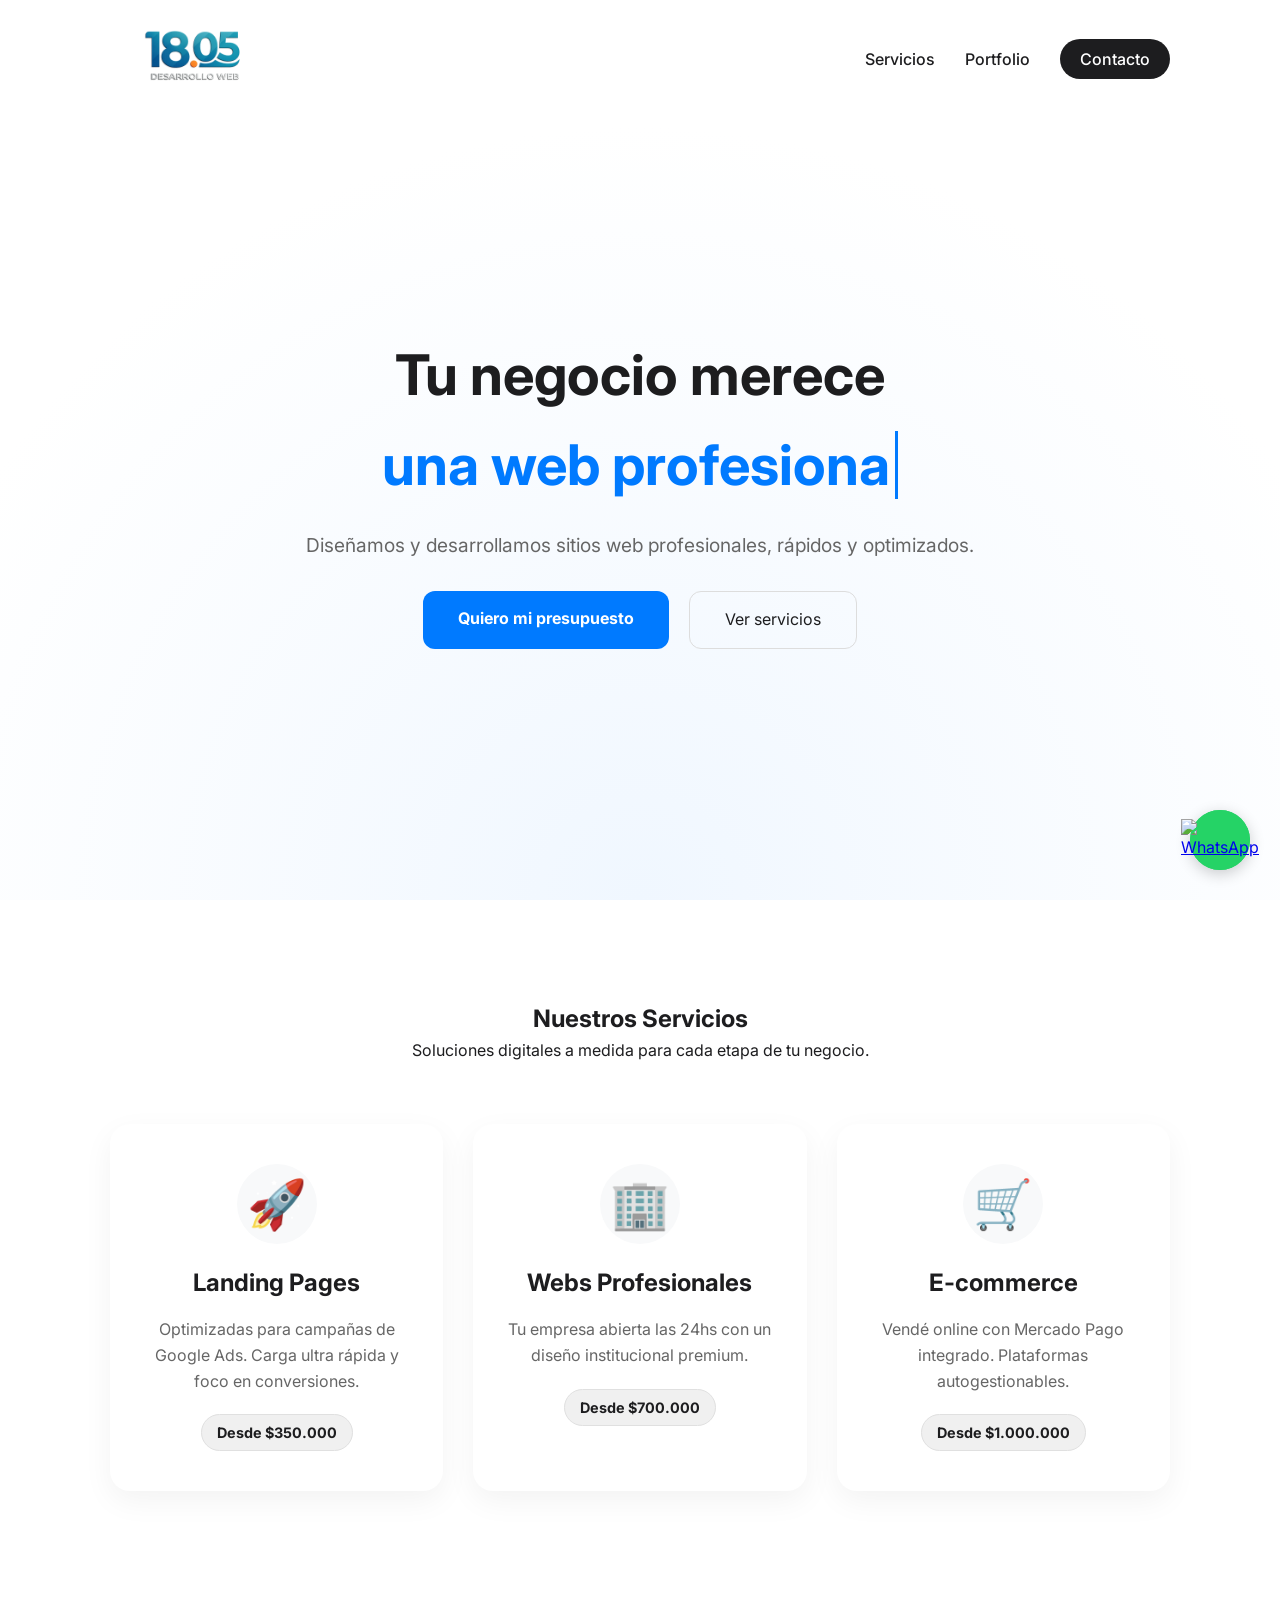
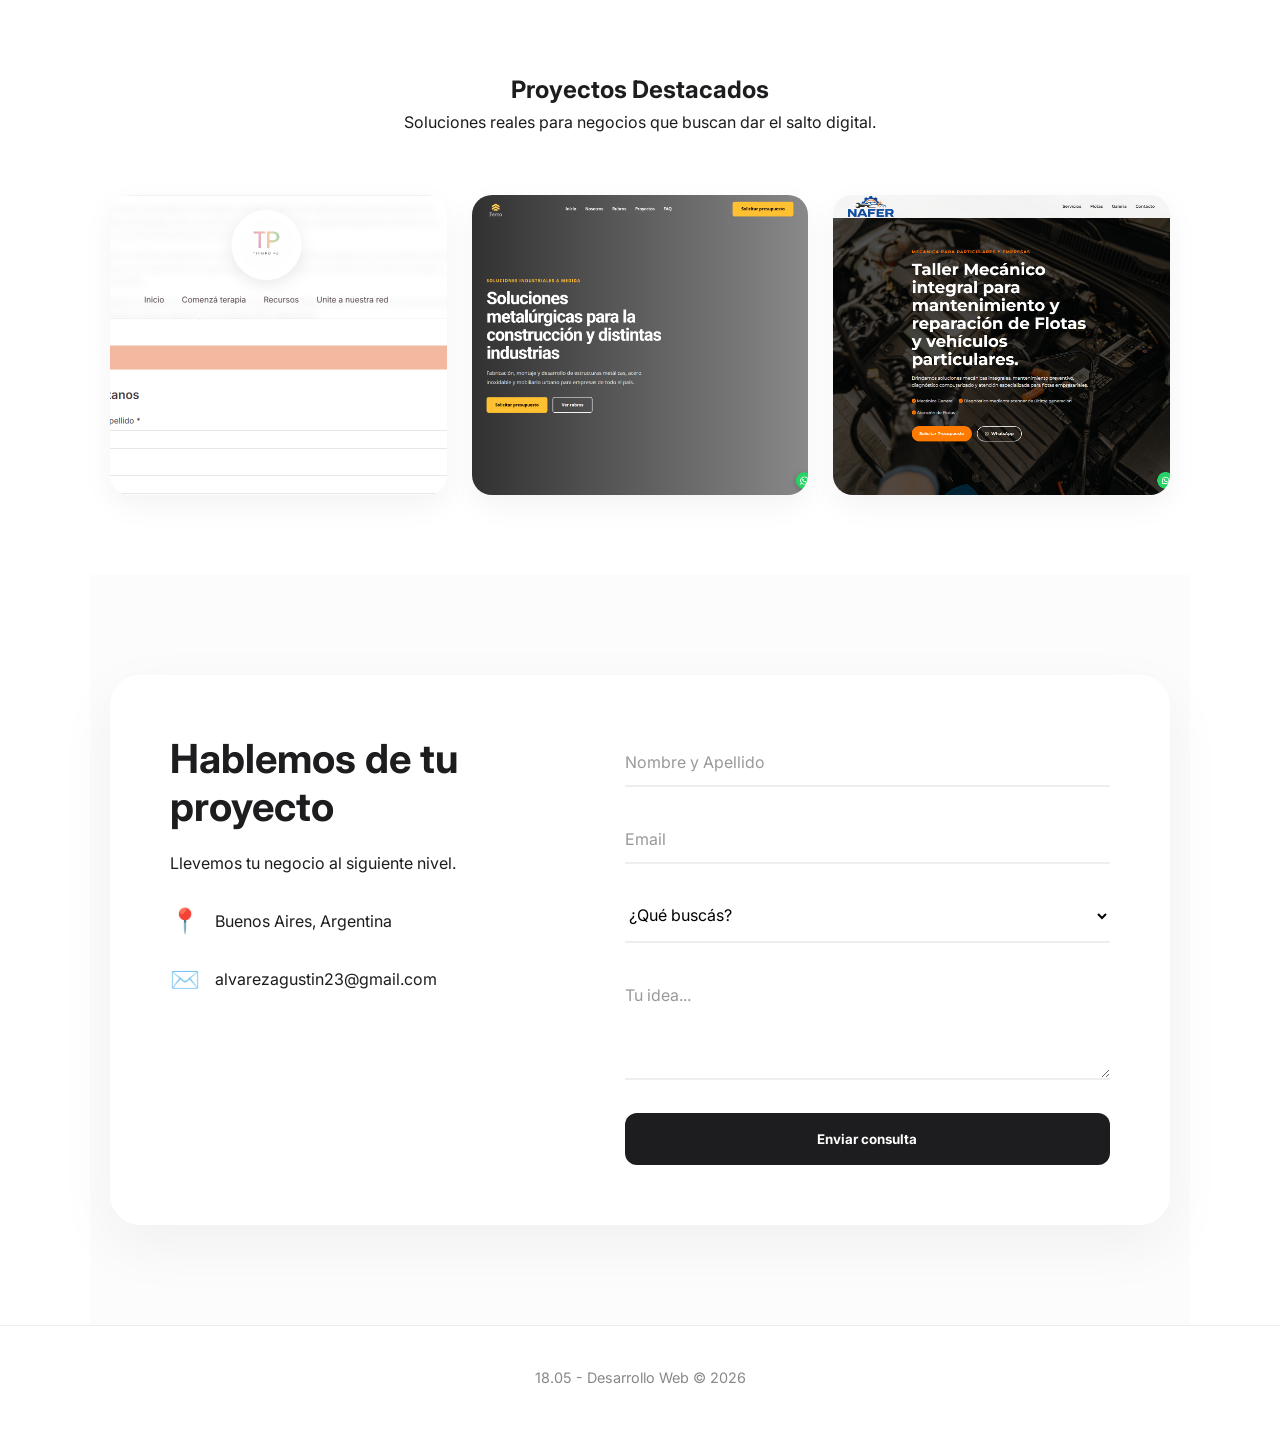
==== commit 2eaef8e9: "Instalacion GTM Se agregó el GTM en cada html" ====
--- a/index.html
+++ b/index.html
@@ -2,14 +2,26 @@
 <html lang="es">
 
 <head>
+    <!-- Google Tag Manager -->
+    <script>(function (w, d, s, l, i) {
+            w[l] = w[l] || []; w[l].push({
+                'gtm.start':
+                    new Date().getTime(), event: 'gtm.js'
+            }); var f = d.getElementsByTagName(s)[0],
+                j = d.createElement(s), dl = l != 'dataLayer' ? '&l=' + l : ''; j.async = true; j.src =
+                    'https://www.googletagmanager.com/gtm.js?id=' + i + dl; f.parentNode.insertBefore(j, f);
+        })(window, document, 'script', 'dataLayer', 'GTM-WVVGR6TH');</script>
+    <!-- End Google Tag Manager -->
+
+
     <!-- Google tag (gtag.js) -->
     <script async src="https://www.googletagmanager.com/gtag/js?id=G-R9TEB0YPL3"></script>
     <script>
-      window.dataLayer = window.dataLayer || [];
-      function gtag(){dataLayer.push(arguments);}
-      gtag('js', new Date());
-
-      gtag('config', 'G-R9TEB0YPL3');
+        window.dataLayer = window.dataLayer || [];
+        function gtag() { dataLayer.push(arguments); }
+        gtag('js', new Date());
+
+        gtag('config', 'G-R9TEB0YPL3');
     </script>
 
     <meta charset="UTF-8">
@@ -21,6 +33,10 @@
 </head>
 
 <body>
+    <!-- Google Tag Manager (noscript) -->
+    <noscript><iframe src="https://www.googletagmanager.com/ns.html?id=GTM-WVVGR6TH" height="0" width="0"
+            style="display:none;visibility:hidden"></iframe></noscript>
+    <!-- End Google Tag Manager (noscript) -->
 
     <header>
         <nav class="container">
@@ -102,7 +118,8 @@
                         <div class="overlay-content">
                             <span>Desarrollo Web & Ads</span>
                             <h3>Web Corporativa</h3>
-                            <p>Diseño web corporativo y catálogo de productos para empresa líder en metalúrgica industrial.</p>
+                            <p>Diseño web corporativo y catálogo de productos para empresa líder en metalúrgica
+                                industrial.</p>
                             <a href="https://www.fertosrl.com.ar/" class="view-project" target="_blank">Ver Proyecto</a>
                         </div>
                     </div>
@@ -114,7 +131,8 @@
                             <span>Desarrollo Web & Ads</span>
                             <h3>Landing Page</h3>
                             <p>Página de aterrizaje optimizada para taller mecánico integral de vehículos y flotas.</p>
-                            <a href="https://mecanicanafer.com.ar/" class="view-project" target="_blank">Ver Proyecto</a>
+                            <a href="https://mecanicanafer.com.ar/" class="view-project" target="_blank">Ver
+                                Proyecto</a>
                         </div>
                     </div>
                 </div>
@@ -135,7 +153,7 @@
                             <p>alvarezagustin23@gmail.com</p>
                         </div>
                     </div>
-                    
+
                     <!-- 
                     <div class="social-links">
                         <a href="#">LinkedIn</a>
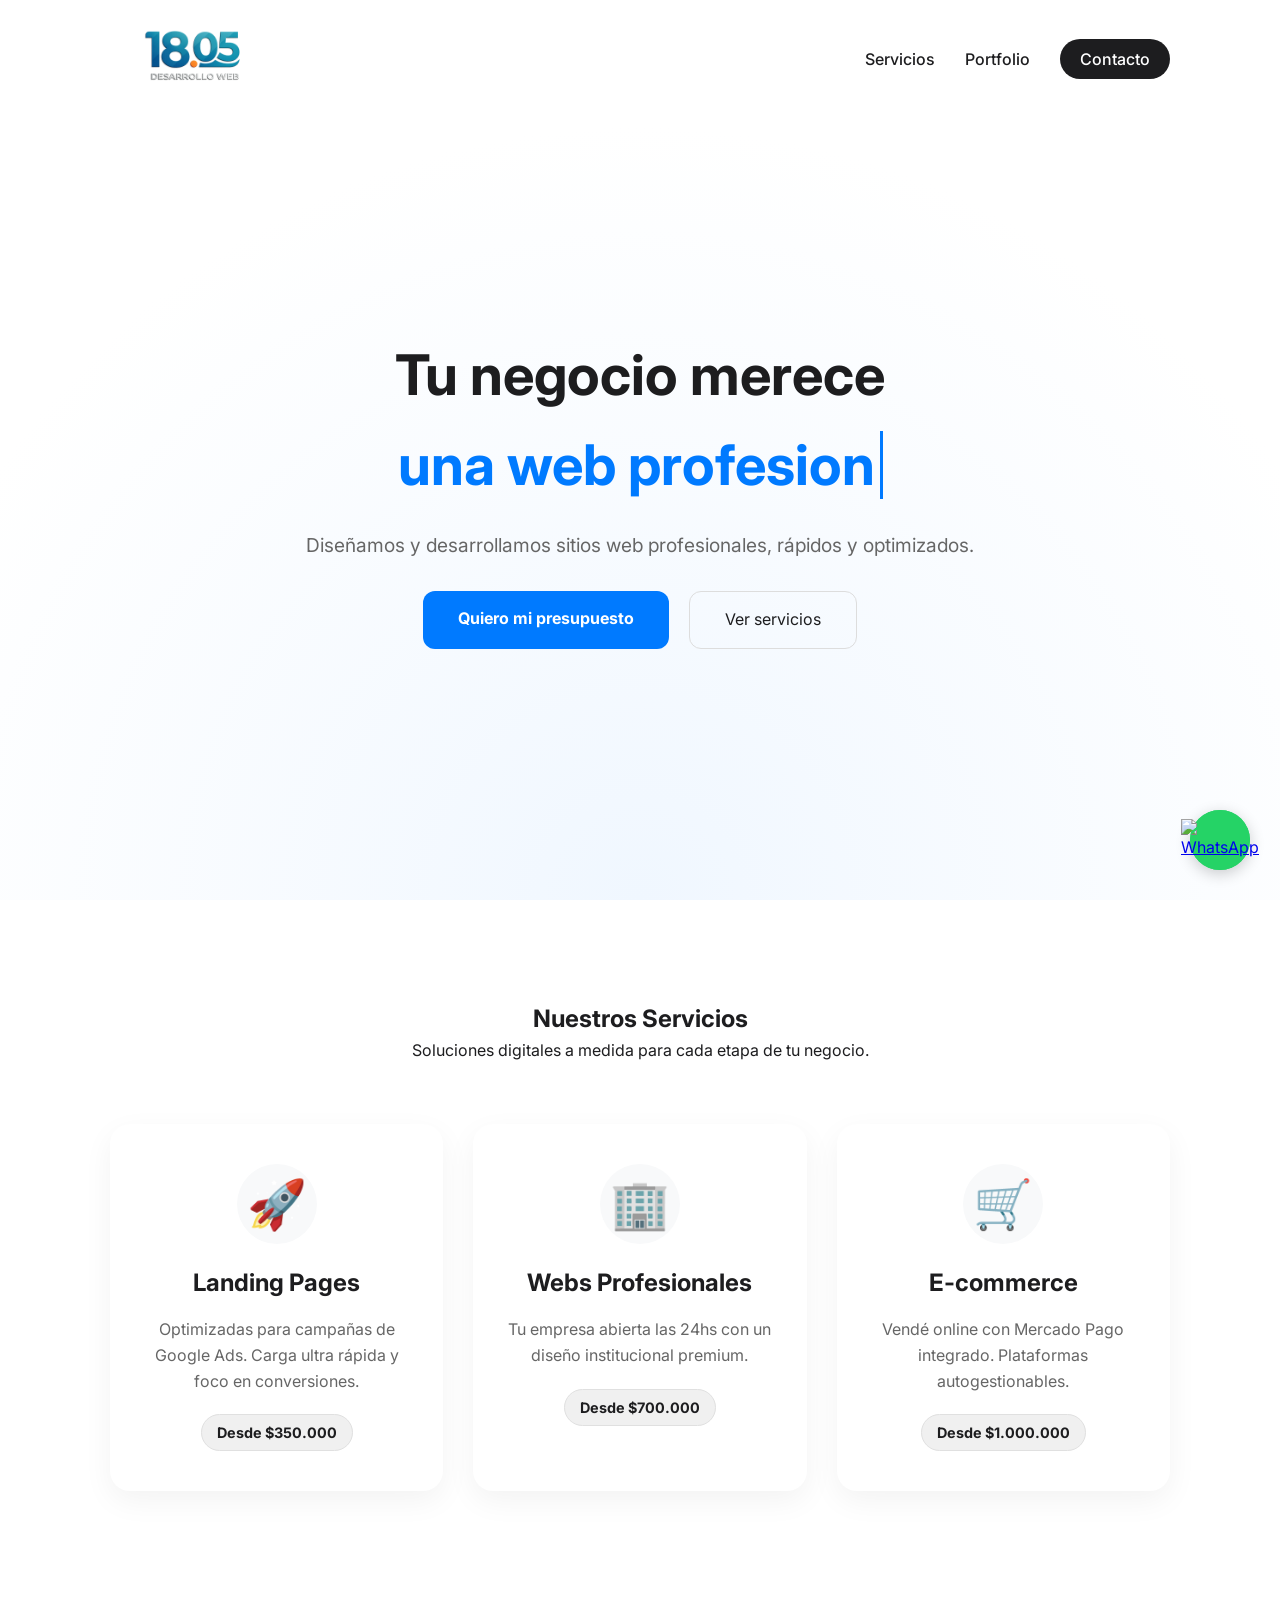
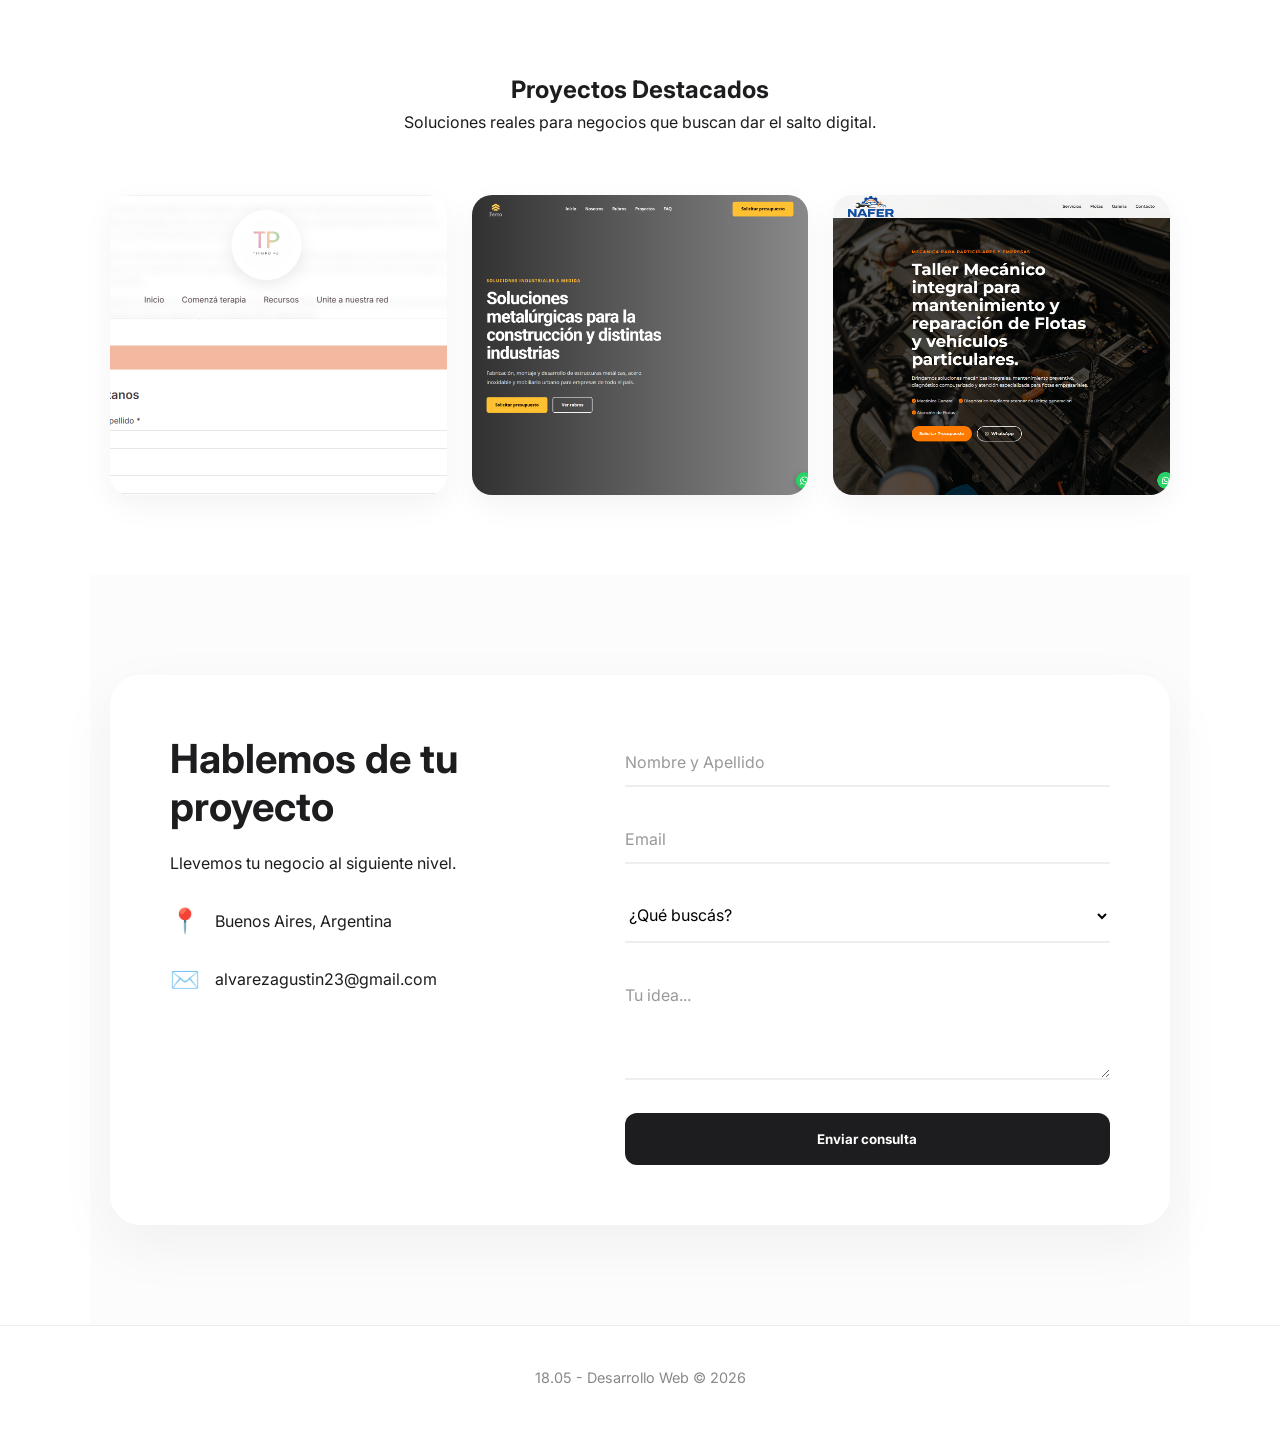
==== commit 2e57fc66: "Clear code GA4 Se configuro el GA4 a traves de GTM. Por lo que se elimina el codigo de instalacion d" ====
--- a/index.html
+++ b/index.html
@@ -12,17 +12,6 @@
                     'https://www.googletagmanager.com/gtm.js?id=' + i + dl; f.parentNode.insertBefore(j, f);
         })(window, document, 'script', 'dataLayer', 'GTM-WVVGR6TH');</script>
     <!-- End Google Tag Manager -->
-
-
-    <!-- Google tag (gtag.js) -->
-    <script async src="https://www.googletagmanager.com/gtag/js?id=G-R9TEB0YPL3"></script>
-    <script>
-        window.dataLayer = window.dataLayer || [];
-        function gtag() { dataLayer.push(arguments); }
-        gtag('js', new Date());
-
-        gtag('config', 'G-R9TEB0YPL3');
-    </script>
 
     <meta charset="UTF-8">
     <meta name="viewport" content="width=device-width, initial-scale=1.0">
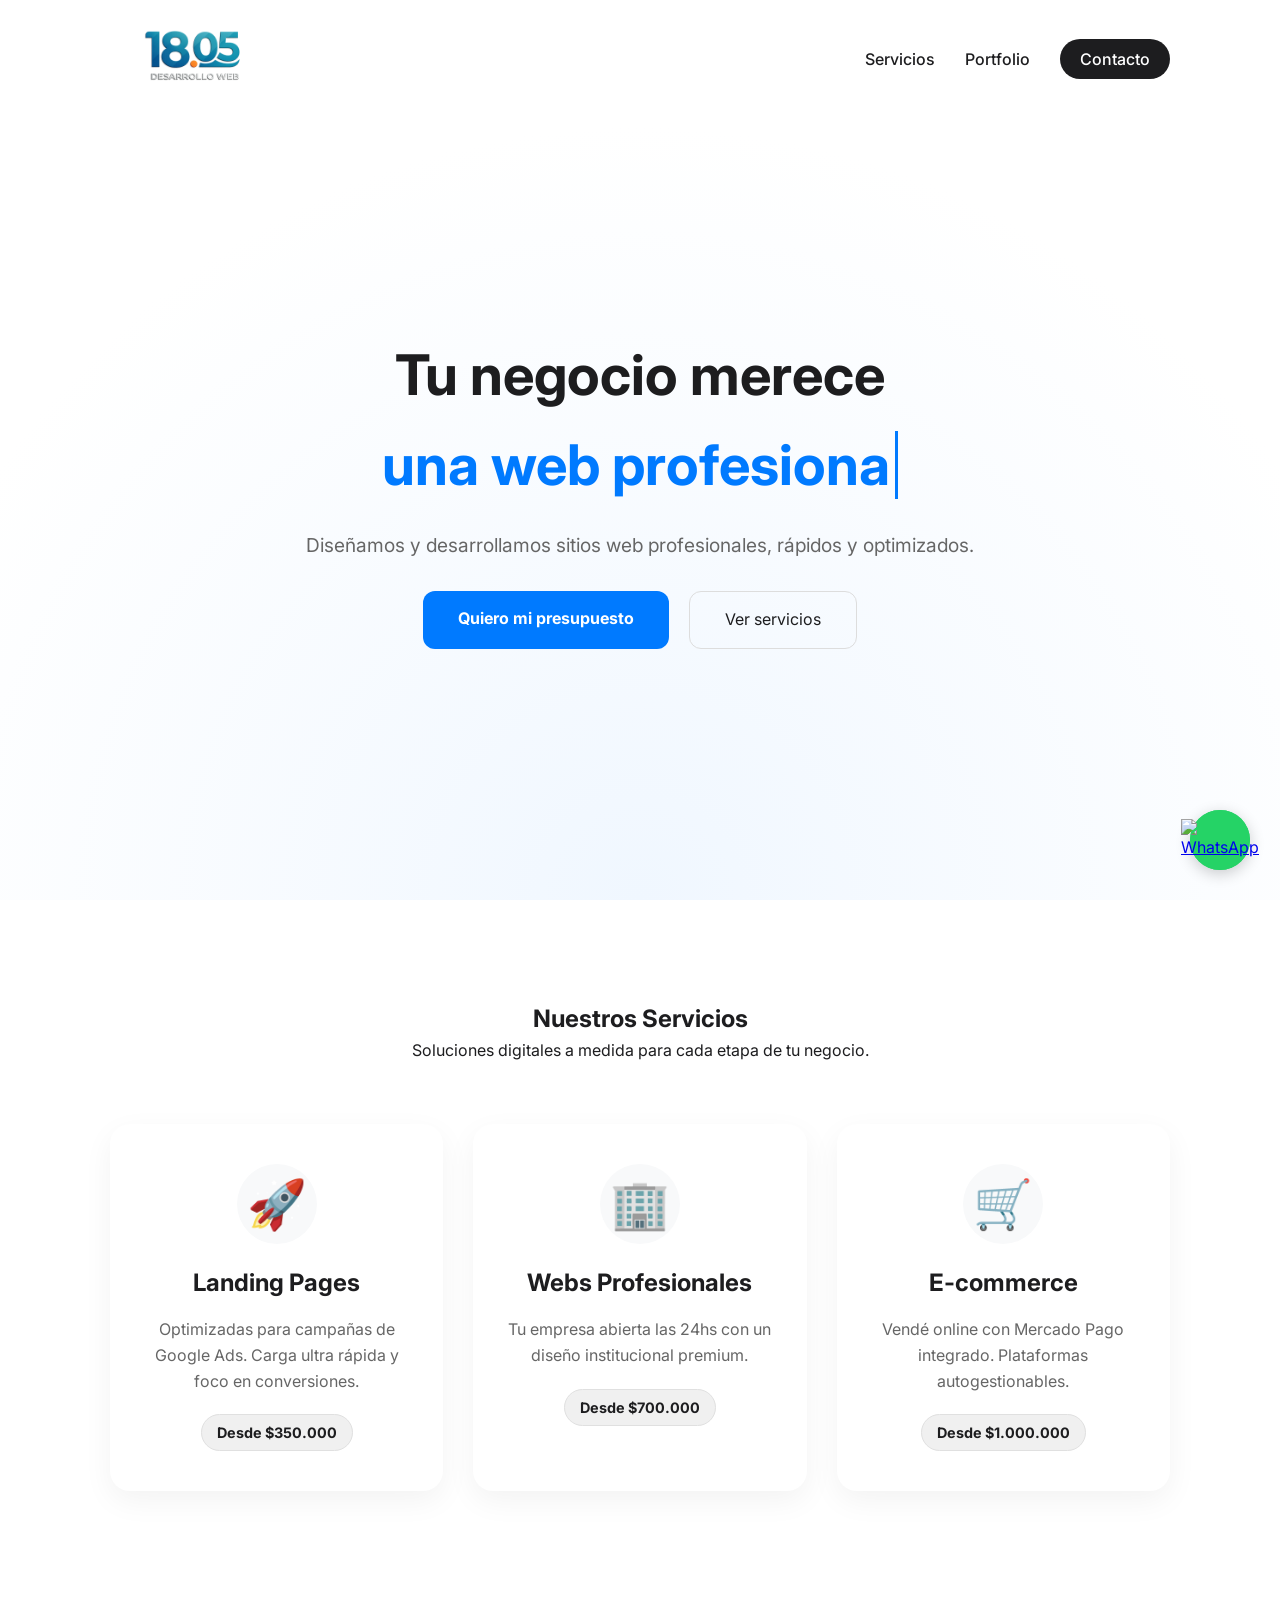
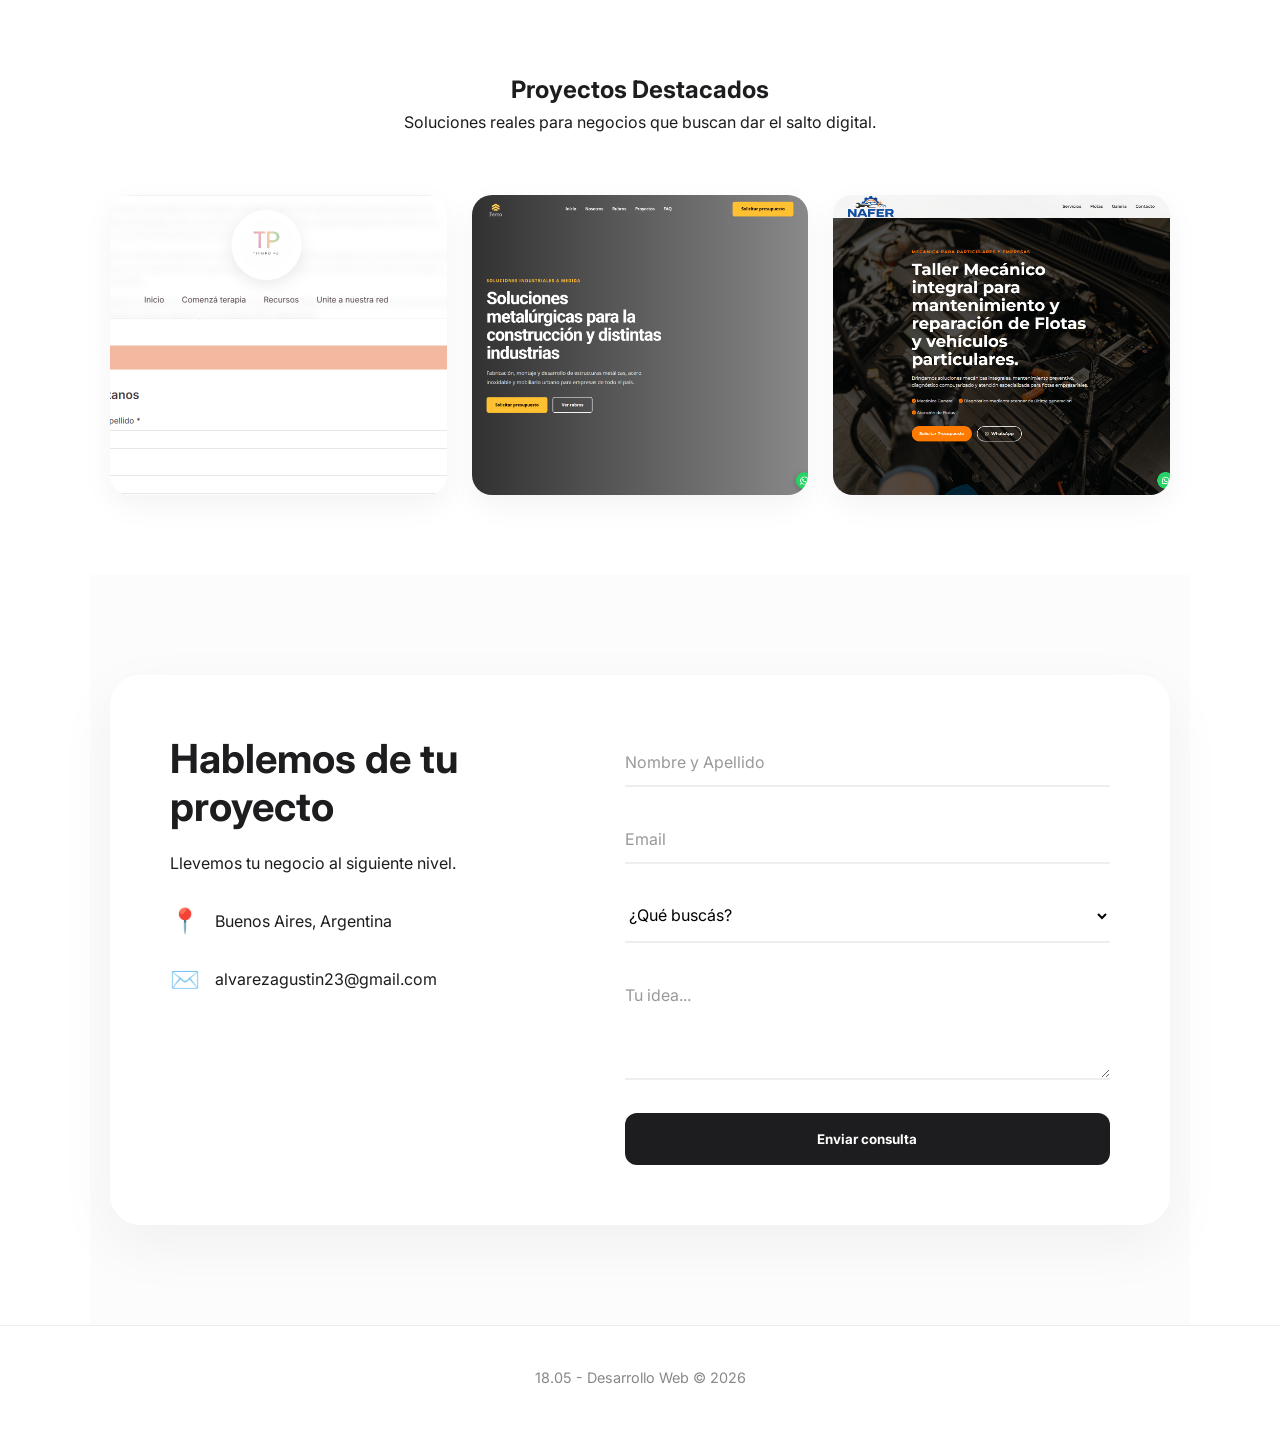
==== commit f4a00e68: "Update whatsapp btn Se agrego el data-service y data-location para poder rastrear desde donde se hiz" ====
--- a/index.html
+++ b/index.html
@@ -185,7 +185,7 @@
     </footer>
 
     <a href="https://wa.me/5491168878605?text=Hola%2018.05%20Desarrollo%20Web!%20Me%20gustar%C3%ADa%20consultar%20por%20un%20presupuesto%20para%20mi%20proyecto."
-        class="whatsapp-btn" target="_blank" rel="noopener noreferrer">
+        class="whatsapp-btn" data-service="home" data-location="floating" target="_blank" rel="noopener noreferrer">
         <img src="https://upload.wikimedia.org/wikipedia/commons/6/6b/WhatsApp.svg" alt="WhatsApp">
     </a>
 
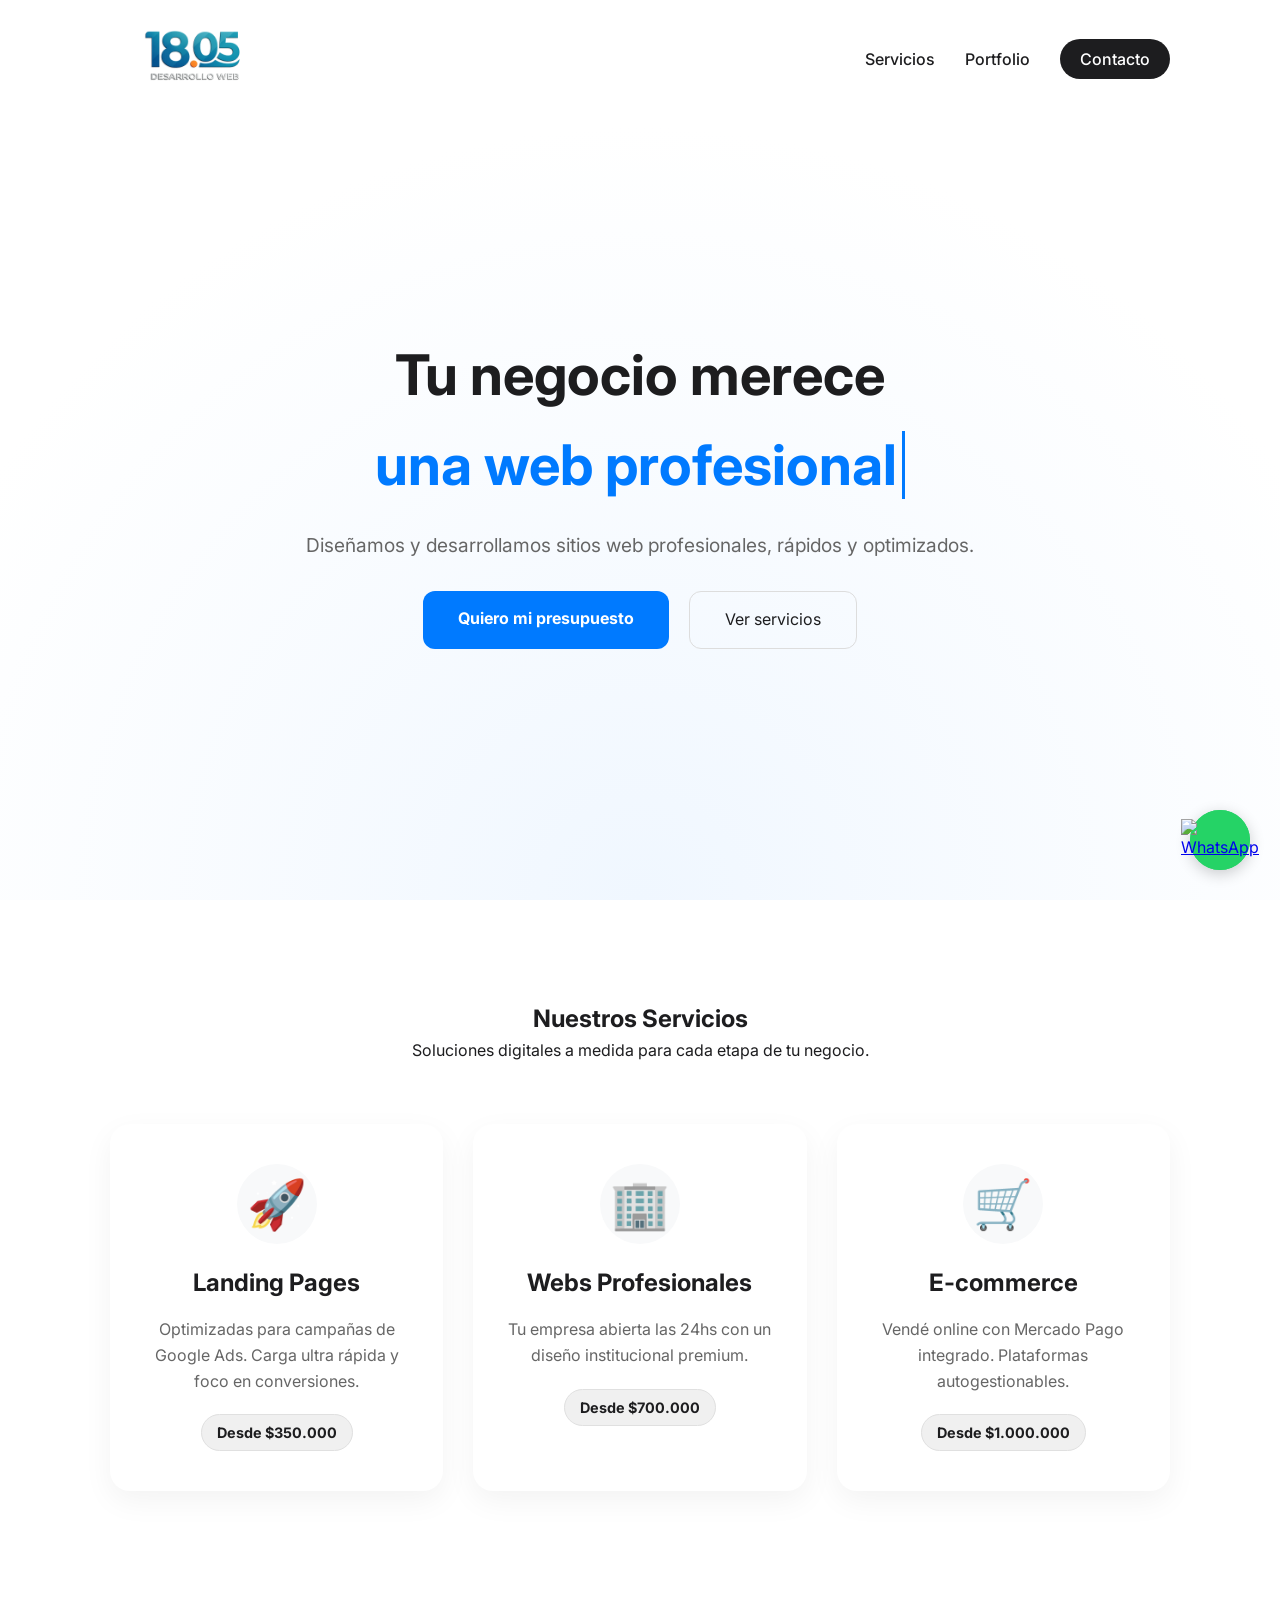
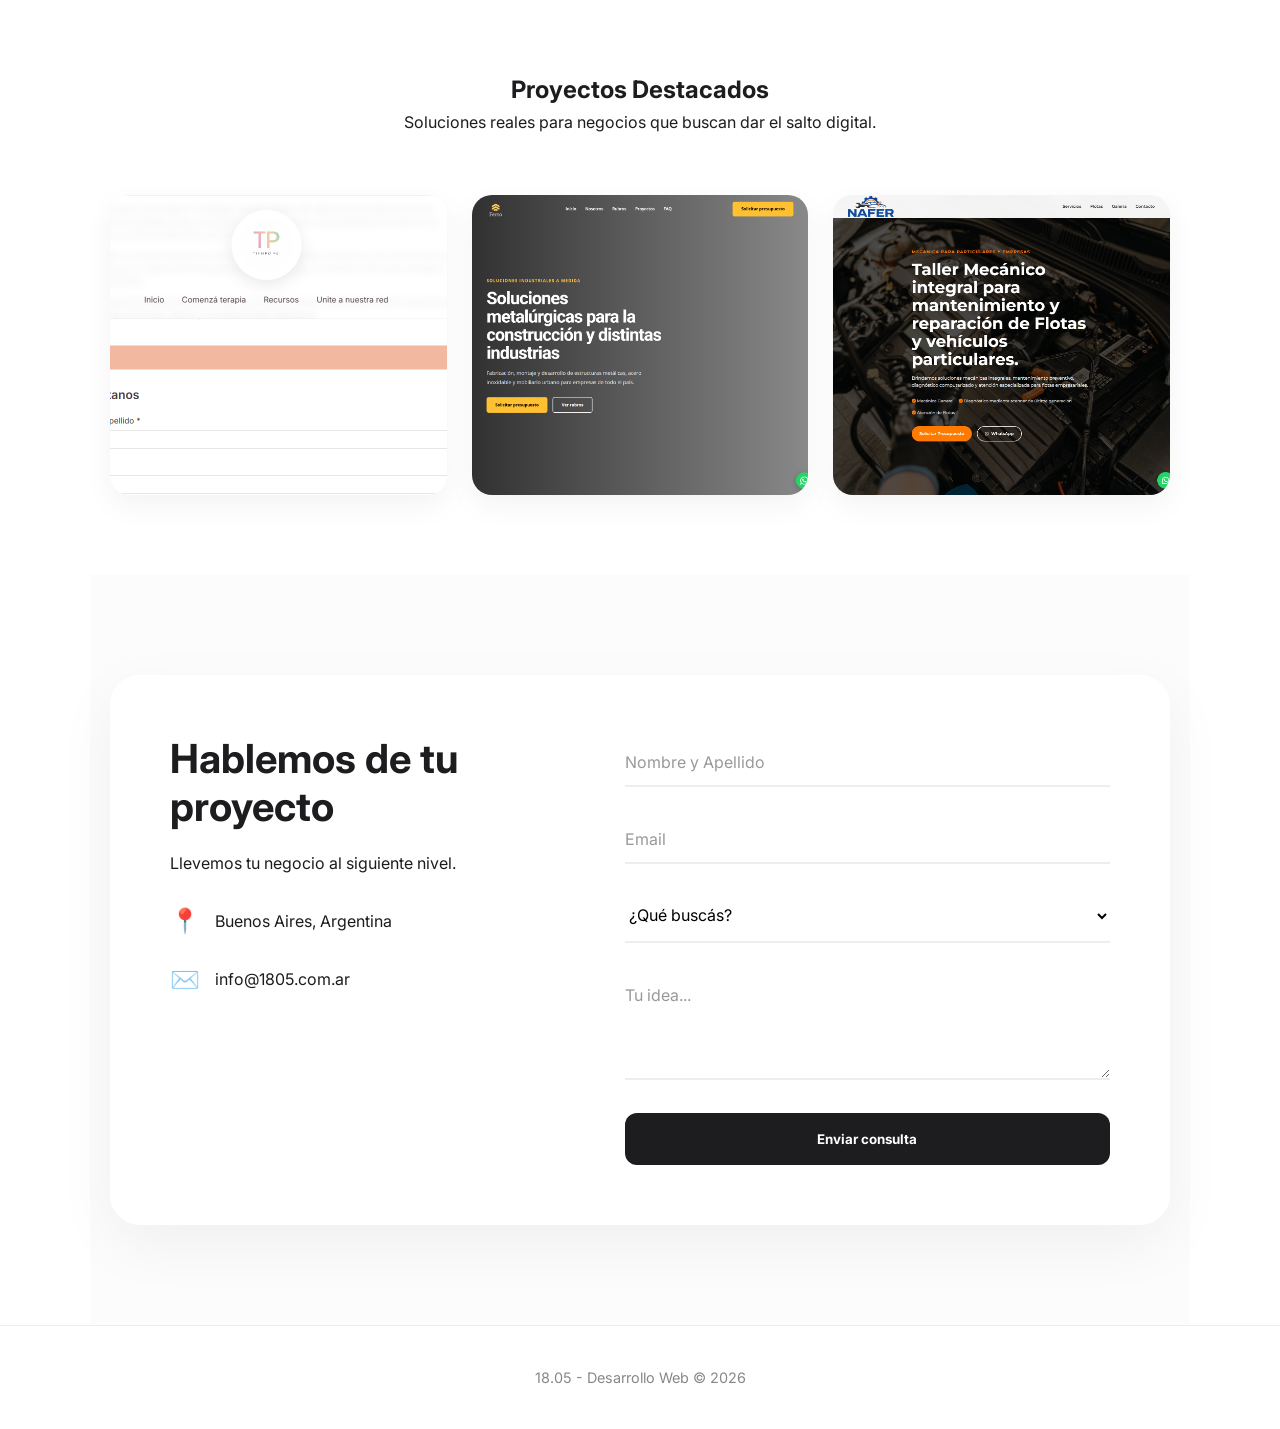
==== commit f84d4f09: "Cambio de mail Modificacion de mail de contacto por info@1805.com.ar" ====
--- a/index.html
+++ b/index.html
@@ -139,7 +139,7 @@
                             <p>Buenos Aires, Argentina</p>
                         </div>
                         <div class="info-item"><span class="icon">✉️</span>
-                            <p>alvarezagustin23@gmail.com</p>
+                            <p>info@1805.com.ar</p>
                         </div>
                     </div>
 
